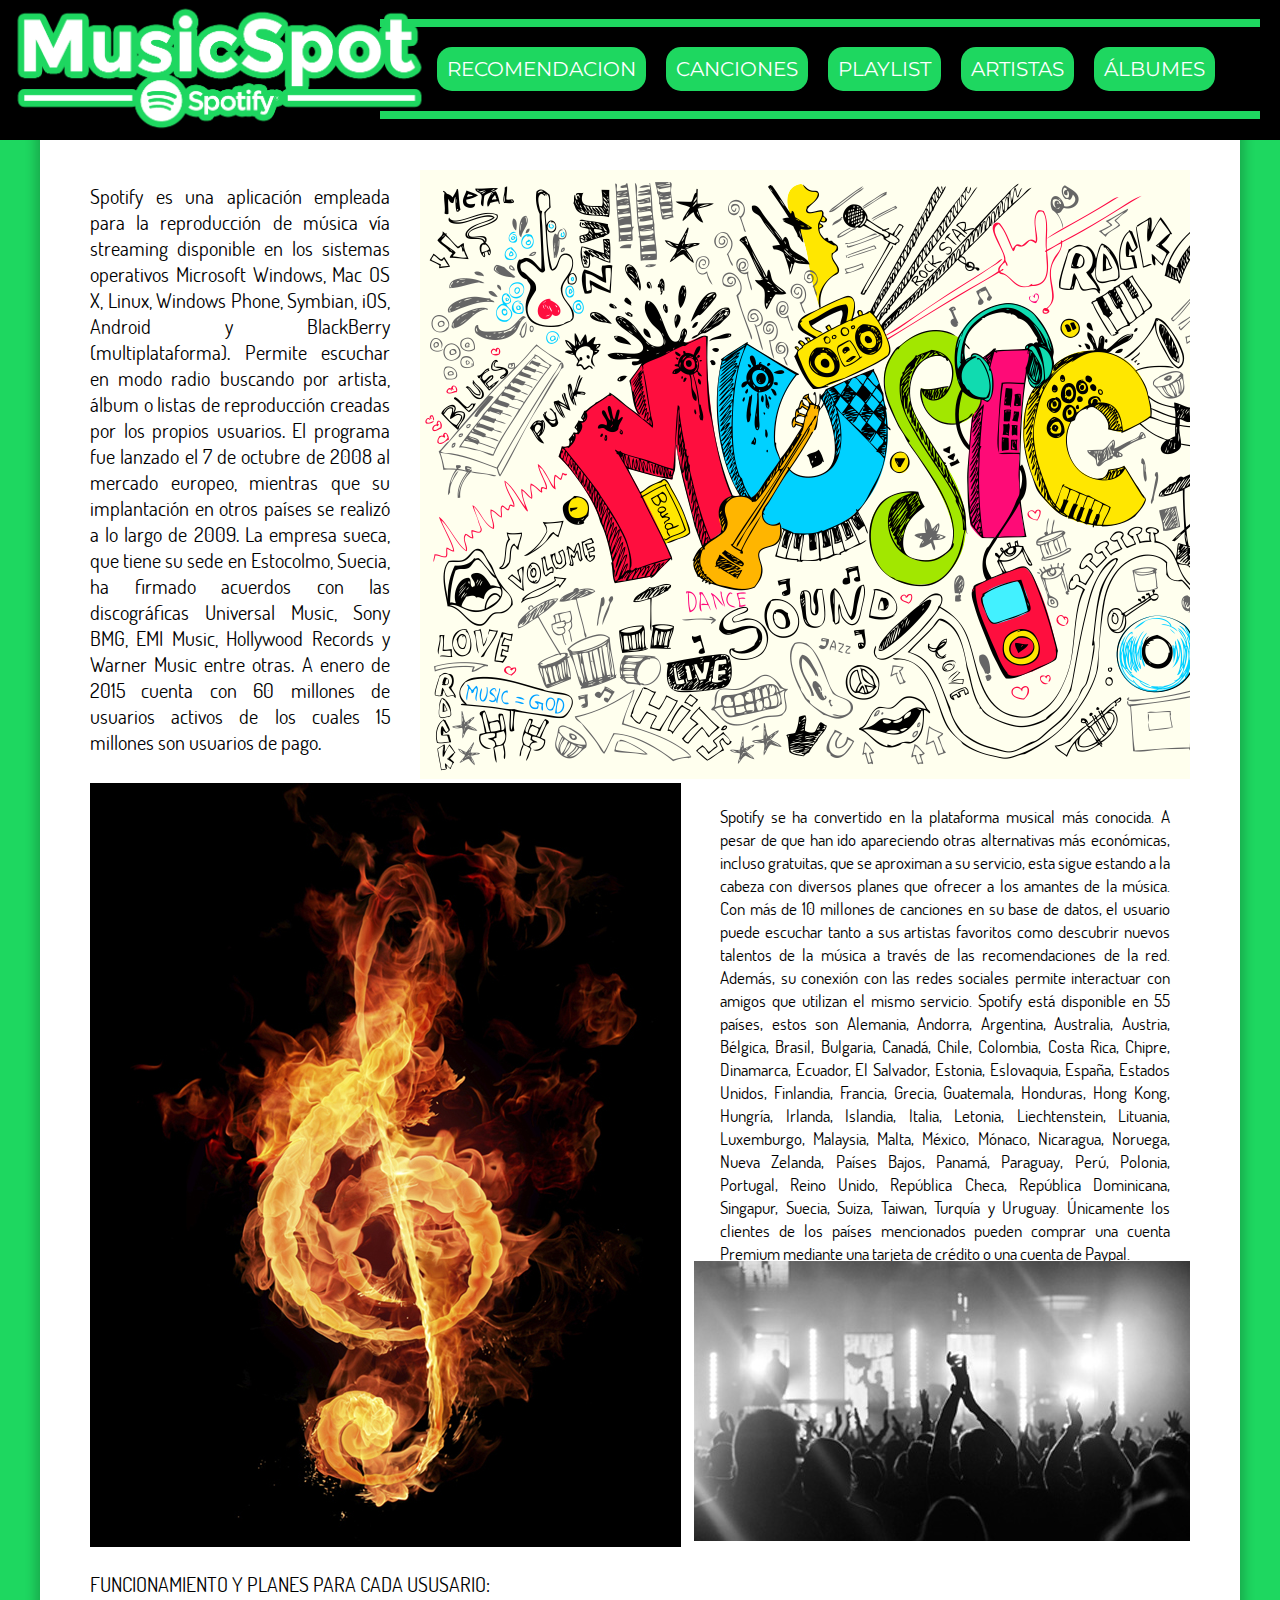
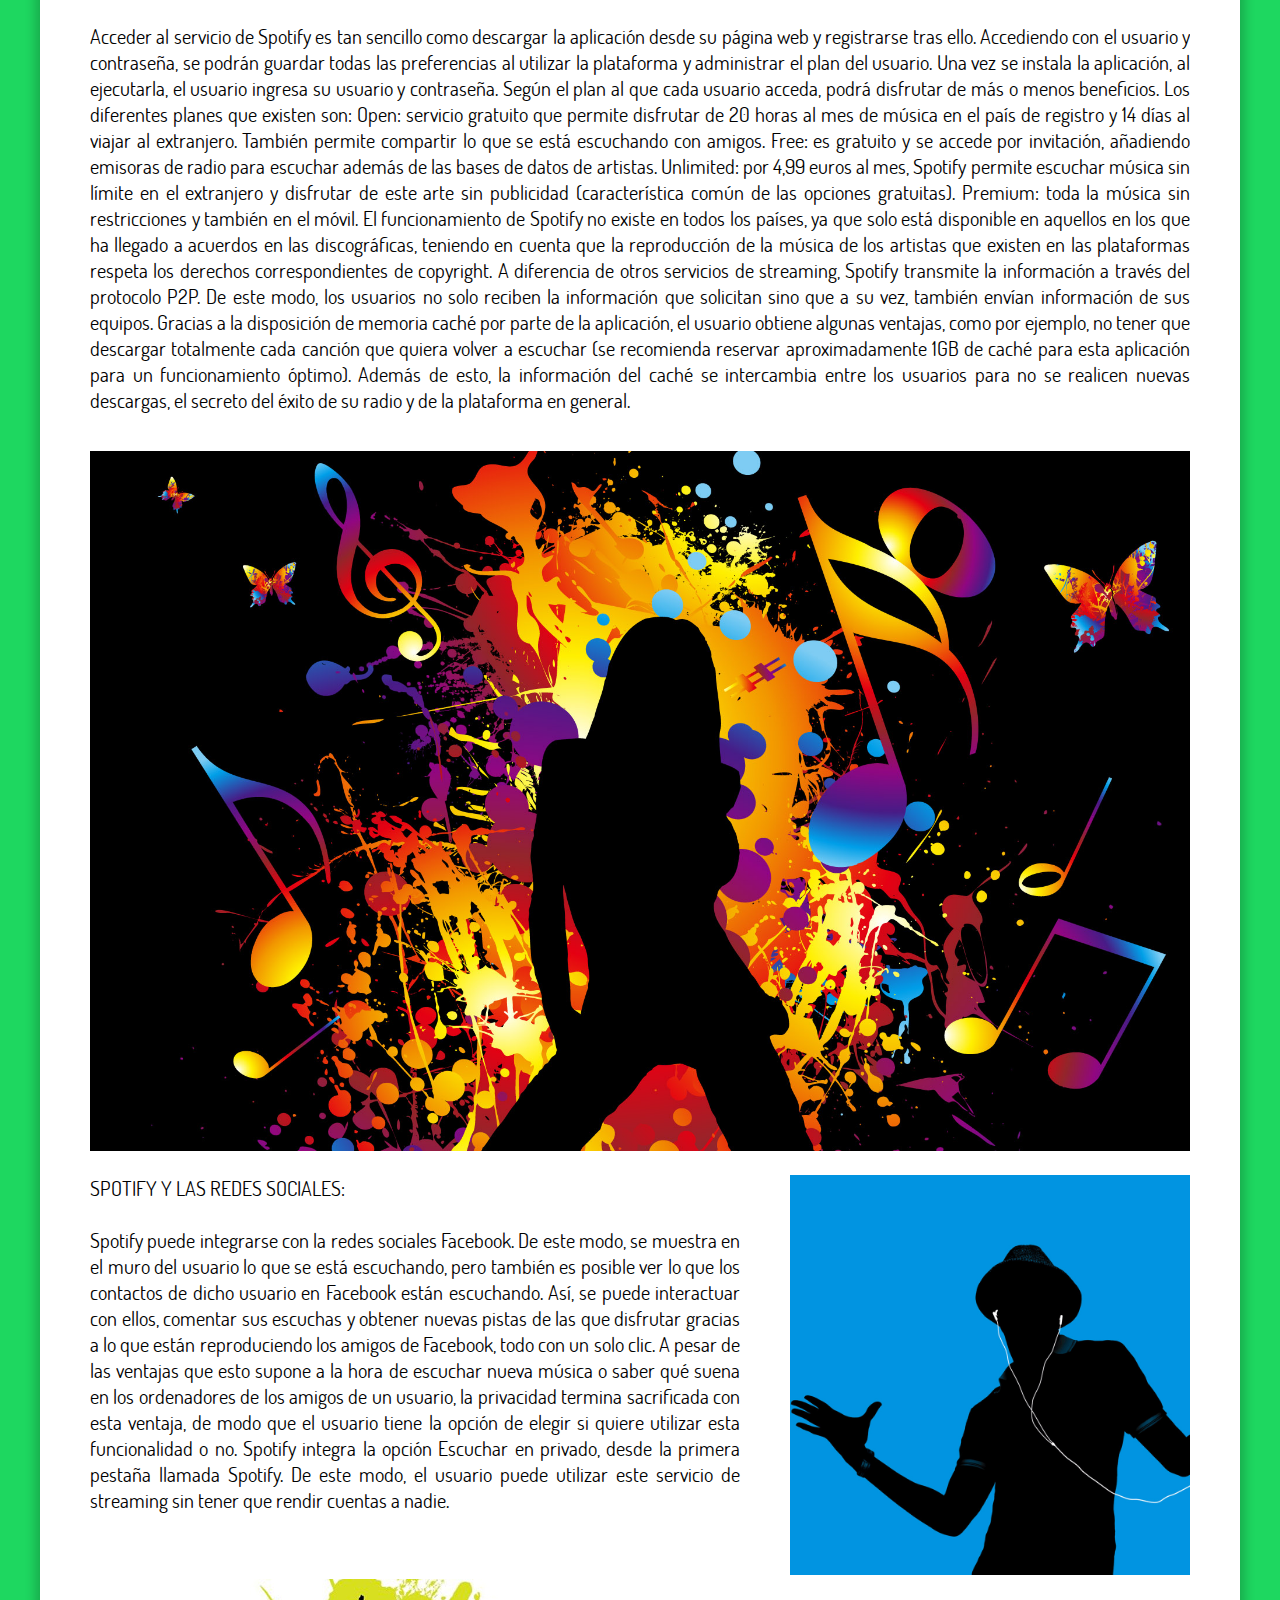
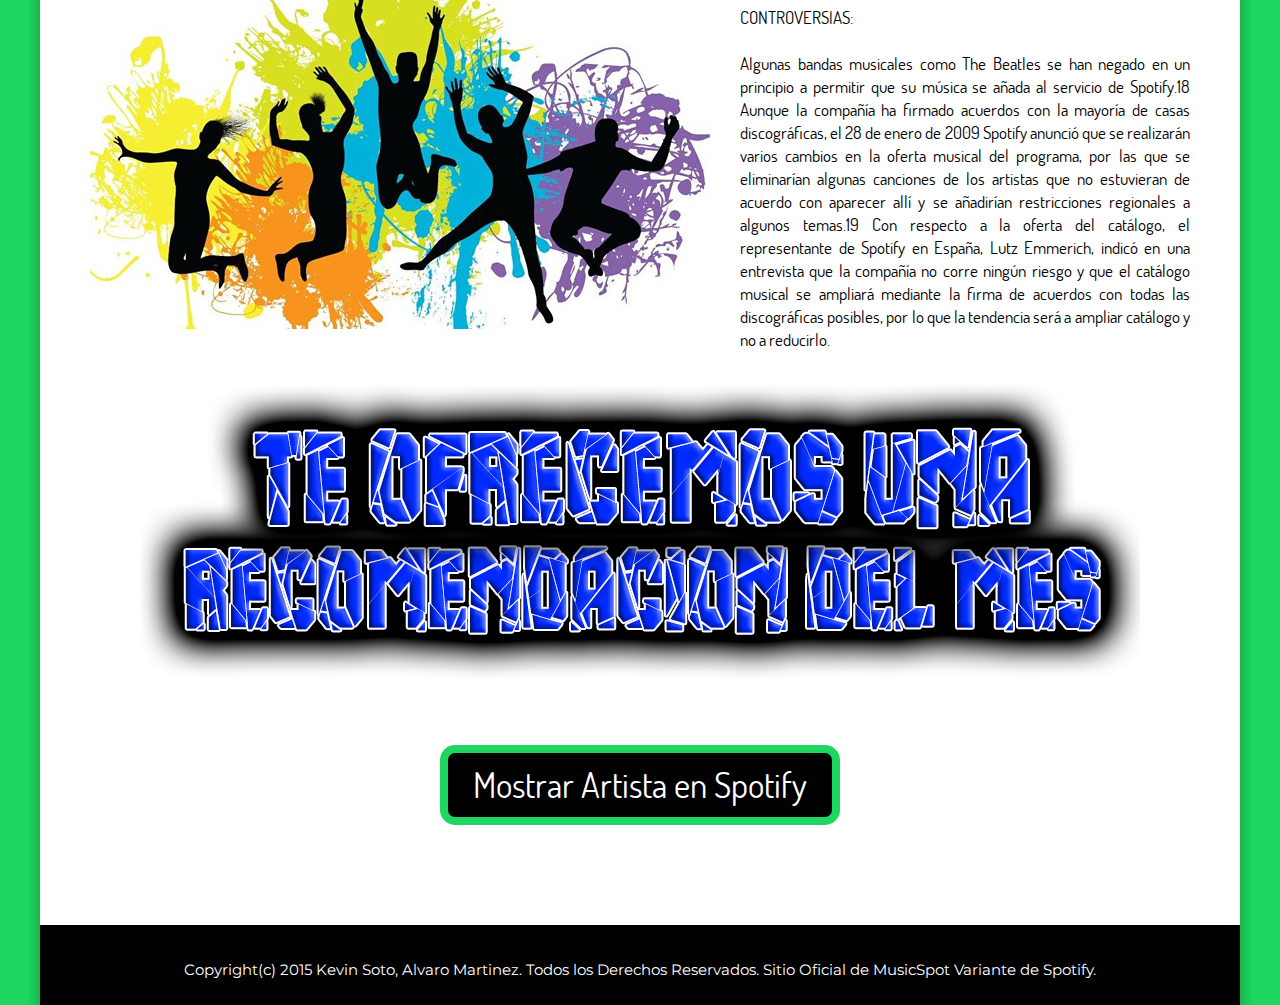
==== index.html @ 30de751a "Correción Wow" ====
<!DOCTYPE html>
<html>
<head>
  <meta charset="utf-8" />
  <title>MusicSpot</title>
  <link rel="stylesheet" href="css/dosis.css" />
  <link rel="stylesheet" href="css/style.css" />
  <link rel="stylesheet" href="css/animate.css">
  <link href='http://fonts.googleapis.com/css?family=Montserrat:700,400' rel='stylesheet' type='text/css'>
</head>
<body>
  <header>
    <div id="logo">
      <a href="Index.html">
        <img class="wow flip" id="logo1"src="IMG/LogoPrincipal2.png"/>
      </a>
    </div><!-- logo -->
    <nav class="wow fadeInRightBig" id="nav1">
      <ul>
        <li><a href="#img7">Recomendacion</a></li>
        <li><a href="canciones.html">Canciones</a></li>
        <li><a href="playlist.html">Playlist</a></li>
        <li><a href="artistas.html">Artistas</a></li>
        <li><a href="albumes.html">Álbumes</a></li>
      </ul>
    </nav>
  </header>
  <div id="wrapper">
    <section id="page">
      <img class="wow rubberBand" id="img1" src="IMG/music.png"/>
      <div class="wow rubberBand" id="div1">
        <p>
          Spotify es una aplicación empleada para la reproducción de música vía streaming disponible en los sistemas operativos Microsoft Windows, Mac OS X, Linux, Windows Phone, Symbian, iOS, Android y BlackBerry (multiplataforma). Permite escuchar en modo radio buscando por artista, álbum o listas
          de reproducción creadas por los propios usuarios. El programa fue lanzado el 7 de octubre de 2008 al mercado europeo, mientras que su implantación en otros países se realizó a lo largo de 2009.
          La empresa sueca, que tiene su sede en Estocolmo, Suecia, ha firmado acuerdos con las discográficas Universal Music, Sony BMG, EMI Music, Hollywood Records y Warner Music entre otras. A enero de 2015 cuenta con 60 millones de usuarios activos de los cuales 15 millones son usuarios de pago.
        </p>
      </div>
      <img class="wow fadeInLeftBig" id="img3" src="IMG/1002682.jpg"/>
      <div class="wow fadeInRightBig" id="div2">
        <p>
          Spotify se ha convertido en la plataforma musical más conocida. A pesar de que han ido apareciendo otras alternativas más económicas, incluso gratuitas, que se aproximan a su servicio, esta sigue estando a la cabeza con diversos planes que ofrecer a los amantes de la música.
          Con más de 10 millones de canciones en su base de datos, el usuario puede escuchar tanto a sus artistas favoritos como descubrir nuevos talentos de la música a través de las recomendaciones de la red.
          Además, su conexión con las redes sociales permite interactuar con amigos que utilizan el mismo servicio.
          Spotify está disponible en 55 países, estos son Alemania, Andorra, Argentina, Australia, Austria, Bélgica, Brasil, Bulgaria, Canadá, Chile, Colombia, Costa Rica, Chipre, Dinamarca, Ecuador, El Salvador, Estonia, Eslovaquia, España, Estados Unidos, Finlandia, Francia, Grecia, Guatemala,
          Honduras, Hong Kong, Hungría, Irlanda, Islandia, Italia, Letonia, Liechtenstein, Lituania, Luxemburgo, Malaysia, Malta, México, Mónaco, Nicaragua, Noruega, Nueva Zelanda, Países Bajos, Panamá, Paraguay, Perú, Polonia, Portugal, Reino Unido, República Checa, República Dominicana, Singapur,
          Suecia, Suiza, Taiwan, Turquía y Uruguay. Únicamente los clientes de los países mencionados pueden comprar una cuenta Premium mediante una tarjeta de crédito o una cuenta de Paypal.
        </p>
      </div>
      <img class="wow fadeInRightBig" id="img2" src="IMG/Live-music-taskforce.jpg"/>
      <div class="wow fadeInLeftBig" id="div3">
        <p>
          FUNCIONAMIENTO Y PLANES PARA CADA USUSARIO: <br/><br/>

          Acceder al servicio de Spotify es tan sencillo como descargar la aplicación desde su página web y registrarse tras ello. Accediendo con el usuario y contraseña, se podrán guardar todas las preferencias al utilizar la plataforma y administrar el plan del usuario.
          Una vez se instala la aplicación, al ejecutarla, el usuario ingresa su usuario y contraseña. Según el plan al que cada usuario acceda, podrá disfrutar de más o menos beneficios. Los diferentes planes que existen son:
          Open: servicio gratuito que permite disfrutar de 20 horas al mes de música en el país de registro y 14 días al viajar al extranjero. También permite compartir lo que se está escuchando con amigos.
          Free: es gratuito y se accede por invitación, añadiendo emisoras de radio para escuchar además de las bases de datos de artistas.
          Unlimited: por 4,99 euros al mes, Spotify permite escuchar música sin límite en el extranjero y disfrutar de este arte sin publicidad (característica común de las opciones gratuitas).
          Premium: toda la música sin restricciones y también en el móvil.
          El funcionamiento de Spotify no existe en todos los países, ya que solo está disponible en aquellos en los que ha llegado a acuerdos en las discográficas, teniendo en cuenta que la reproducción de la música de los artistas que existen en las plataformas respeta los derechos correspondientes de copyright.
          A diferencia de otros servicios de streaming, Spotify transmite la información a través del protocolo P2P. De este modo, los usuarios no solo reciben la información que solicitan sino que a su vez, también envían información de sus equipos. Gracias a la disposición de memoria caché por parte de la aplicación, el usuario obtiene algunas ventajas, como por ejemplo, no tener que descargar totalmente cada canción que quiera volver a escuchar (se recomienda reservar aproximadamente 1GB de caché para esta aplicación para un funcionamiento óptimo). Además de esto, la información del caché se intercambia entre los usuarios para no se realicen nuevas descargas, el secreto del éxito de su radio y de la plataforma en general.
        </p>
      </div>
      <img class="wow fadeInRightBig" id="img4" src="IMG/music-competition.jpg"/>
      <div class="wow fadeInLeftBig" id="div4">
        <p>
          SPOTIFY Y LAS REDES SOCIALES:<br/><br/>

          Spotify puede integrarse con la redes sociales Facebook. De este modo, se muestra en el muro del usuario lo que se está escuchando, pero también es posible ver lo que los contactos de dicho usuario en Facebook están escuchando. Así, se puede interactuar con ellos, comentar sus escuchas y obtener nuevas pistas de las que disfrutar gracias a lo que están reproduciendo los amigos de Facebook, todo con un solo clic.
          A pesar de las ventajas que esto supone a la hora de escuchar nueva música o saber qué suena en los ordenadores de los amigos de un usuario, la privacidad termina sacrificada con esta ventaja, de modo que el usuario tiene la opción de elegir si quiere utilizar esta funcionalidad o no.
          Spotify integra la opción Escuchar en privado, desde la primera pestaña llamada Spotify. De este modo, el usuario puede utilizar este servicio de streaming sin tener que rendir cuentas a nadie.
        </p>
      </div>
      <img class="wow fadeInRightBig" id="img5" src="IMG/online-music.jpg"/>
      <img class="wow fadeInLeftBig"id="img6" src="IMG/youthDev.jpg"/>
      <div class="wow fadeInRightBig" id="div5">
        <p>
          CONTROVERSIAS:<br/><br/>

          Algunas bandas musicales como The Beatles se han negado en un principio a permitir que su música se añada al servicio de Spotify.18 Aunque la compañía ha firmado acuerdos con la mayoría de casas discográficas, el 28 de enero de 2009 Spotify anunció que se realizarán varios cambios en la oferta musical del programa, por las que se eliminarían algunas canciones de los artistas que no estuvieran de acuerdo con aparecer allí y se añadirían restricciones regionales a algunos temas.19
          Con respecto a la oferta del catálogo, el representante de Spotify en España, Lutz Emmerich, indicó en una entrevista que la compañía no corre ningún riesgo y que el catálogo musical se ampliará mediante la firma de acuerdos con todas las discográficas posibles, por lo que la tendencia será a ampliar catálogo y no a reducirlo.
        </p>
      </div>
      <img class="wow flipInY" id="img7" src="IMG/tituloP2.png"/>

      <article class="ajuste" id="main">
        <button class="wow rubberBand" id="infoartista">Mostrar Artista en Spotify</button>
      </article><!-- main -->

    </section><!-- page -->
    <footer class="wow flash">
      <p>
        Copyright(c) 2015 Kevin Soto, Alvaro Martinez. Todos los Derechos Reservados.
        Sitio Oficial de MusicSpot Variante de Spotify.
      </p>
    </footer>
  </div><!-- wrapper -->
  <script src="js/jquery-2.1.4.min.js"></script>
  <script src="js/main.js"></script>
  <script src="js/wow.min.js"></script>
  <script>
   new Wow().init();
  </script>
</body>
</html>
---- css/dosis.css ----
/* latin */
@font-face {
  font-family: 'Dosis';
  font-style: normal;
  font-weight: 200;
  src: local('Dosis Extra Light'), local('Dosis-Extra-Light'),
       url(../FONTS/dosis/Dosis-ExtraLight.ttf) format('truetype');
  unicode-range: U+0000-00FF, U+0131, U+0152-0153, U+02C6, U+02DA, U+02DC,
                 U+2000-206F, U+2074, U+20AC, U+2212, U+2215, U+E0FF, U+EFFD,
                 U+F000;
}

/* latin */
@font-face {
  font-family: 'Dosis';
  font-style: normal;
  font-weight: 300;
  src: local('Dosis Light'), local('Dosis-Light'),
       url(../FONTS/dosis/Dosis-Light.ttf) format('truetype');
  unicode-range: U+0000-00FF, U+0131, U+0152-0153, U+02C6, U+02DA, U+02DC,
                 U+2000-206F, U+2074, U+20AC, U+2212, U+2215, U+E0FF, U+EFFD,
                 U+F000;
}

/* latin */
@font-face {
  font-family: 'Dosis';
  font-style: normal;
  font-weight: 400;
  src: local('Dosis Regular'), local('Dosis-Regular'),
       url(../FONTS/dosis/Dosis-Regular.ttf) format('truetype');
  unicode-range: U+0000-00FF, U+0131, U+0152-0153, U+02C6, U+02DA, U+02DC,
                 U+2000-206F, U+2074, U+20AC, U+2212, U+2215, U+E0FF, U+EFFD,
                 U+F000;
}

/* latin */
@font-face {
  font-family: 'Dosis';
  font-style: normal;
  font-weight: 500;
  src: local('Dosis Medium'), local('Dosis-Medium'),
       url(../FONTS/dosis/Dosis-Medium.ttf) format('truetype');
  unicode-range: U+0000-00FF, U+0131, U+0152-0153, U+02C6, U+02DA, U+02DC,
                 U+2000-206F, U+2074, U+20AC, U+2212, U+2215, U+E0FF, U+EFFD,
                 U+F000;
}

/* latin */
@font-face {
  font-family: 'Dosis';
  font-style: normal;
  font-weight: 600;
  src: local('Dosis SemiBold'), local('Dosis-SemiBold'),
       url(../FONTS/dosis/Dosis-SemiBold.ttf) format('truetype');
  unicode-range: U+0000-00FF, U+0131, U+0152-0153, U+02C6, U+02DA, U+02DC,
                 U+2000-206F, U+2074, U+20AC, U+2212, U+2215, U+E0FF, U+EFFD,
                 U+F000;
}

/* latin */
@font-face {
  font-family: 'Dosis';
  font-style: normal;
  font-weight: 700;
  src: local('Dosis Bold'), local('Dosis-Bold'),
       url(../FONTS/dosis/Dosis-Bold.ttf) format('truetype');
  unicode-range: U+0000-00FF, U+0131, U+0152-0153, U+02C6, U+02DA, U+02DC,
                 U+2000-206F, U+2074, U+20AC, U+2212, U+2215, U+E0FF, U+EFFD,
                 U+F000;
}

/* latin */
@font-face {
  font-family: 'Dosis';
  font-style: normal;
  font-weight: 800;
  src: local('Dosis Extra Bold'), local('Dosis-Extra-Bold'),
       url(../FONTS/dosis/Dosis-ExtraBold.ttf) format('truetype');
  unicode-range: U+0000-00FF, U+0131, U+0152-0153, U+02C6, U+02DA, U+02DC,
                 U+2000-206F, U+2074, U+20AC, U+2212, U+2215, U+E0FF, U+EFFD,
                 U+F000;
}
---- css/style.css ----
html, body {
  height: 100%;
}

body {
  background-color: rgb(30,215,96);
  margin: 0;
  padding: 0;
  font-family: 'Montserrat', sans-serif;
  font-size: 15px;
  color: black;
}

#wrapper {
  width: 1200px;
  background-color: #FFF;
  margin: 120px auto 0px auto;
  box-shadow: 0 0 10px 5px rgba(0, 0, 0, 0.2);
}

header {
  height: 150px;
  width: 100%;
  background-color: black;
  position: fixed;
  margin-top: -130px;
  margin-left: 0px;
  margin-right: 0px;
}

nav {
  float: right;
  margin-top: -125px;
  margin-left: -10px;
  width: 880px;
  border-top: 8px solid rgb(30,215,96);
  border-bottom: 8px solid rgb(30,215,96);
  margin-right: 20px;
}

nav ul {
  float: right;
  margin: 30px 45px 30px 0;
  padding: 0px;
  list-style: none;
  line-height: normal;
}

nav li {
  float: left;
}

nav a {
  margin-left: 20px;
  padding: 10px;
  text-decoration: none;
  text-align: center;
  font-size: 20px;
  text-transform: uppercase;
  color: white;
  border-radius: 15px 15px;
  background-color: rgb(30,215,96);
}

nav a:hover {
  border: 8px solid white;
}

#page {
  overflow: hidden;
  width: 1100px;
  margin: 0 50px;
  padding: 50px 0;
}

#main {
  float: left;
  width: 750px;
}

#main p {
  font-size: 20px;
  text-align: justify;
}

#logo img {
  margin-top: 0px;
  height: 150px;
  margin-left: -15px;
}

#logo {
  width: 100px;
}

#img1 {
  margin-left: 330px;
}

#div1 {
  float: left;
  width: 300px;
  height: 80px;
  text-align: justify;
  font-family: 'Dosis';
  font-size: 20px;
  margin-top: -620px;
}

#div2 {
  float: right;
  width: 450px;
  height: 80px;
  text-align: justify;
  font-family: 'Dosis';
  font-size: 17px;
  margin-top: 5px;
  margin-right: 20px;
}

#img2 {
  float: right;
  margin-left: 300px;
  margin-top: -290px;
}

#img4 {
  height: 700px;
  margin-top: 180px;
}

#div3 {
  width: 1100px;
  height: 300px;
  text-align: justify;
  font-family: 'Dosis';
  font-size: 20px;
}

#img5 {
  height: 400px;
  margin-left: 700px;
  margin-top: -300px;
}

#div4 {
  width: 650px;
  height: 300px;
  text-align: justify;
  font-family: 'Dosis';
  font-size: 20px;
}

#div5 {
  float: right;
  width: 450px;
  height: 400px;
  text-align: justify;
  font-family: 'Dosis';
  font-size: 17px;
  margin-top: 10px;
}

#img7 {
  height: 400px;
  margin-left: 50px;
  margin-top: -10px;
}

footer {
  width: 1200px;
  margin: 0;
  height: 20px;
  padding: 20px 0 40px;
  background-color: black;
  color: white;
}

footer p {
  text-align: center;
  font-size: 15px;
  font-family: 'Montserrat', sans-serif;
}

.buscados {
  background-color:rgb(30,215,96);
  border-radius: 15px 15px;
  color: white;
  width:200px;
  margin:5px auto;
}

.buscados img{
  border-radius: 15px 15px;
  height:200px;
}

#busq {
  margin-bottom: 20px;
}

article{
  margin:auto;
}

.buscados2{
  background-color: rgb(30,215,96);
  border-radius: 5px 5px;
  color: white;
  width: 200px;
  margin: 5px auto;
}

.imgcabecera{
  width:1100px;
  height:300px;
}

.buscadosart{
  background-color: rgb(30,215,96);
  border-radius: 5px 5px;
  color: white;
  width:800px;
  margin:5px auto;
}

#infoartista {
  width: 400px;
  height: 80px;
  background-color: black;
  color: white;
  font-family: 'Dosis';
  font-size: 35px;
  border-radius: 15px 15px;
  border: 8px solid rgb(30,215,96);
  margin-bottom: 50px;
  margin-top: -40px;
  margin-left: 100px;
}

article.ajuste {
  padding-left: 250px;
}
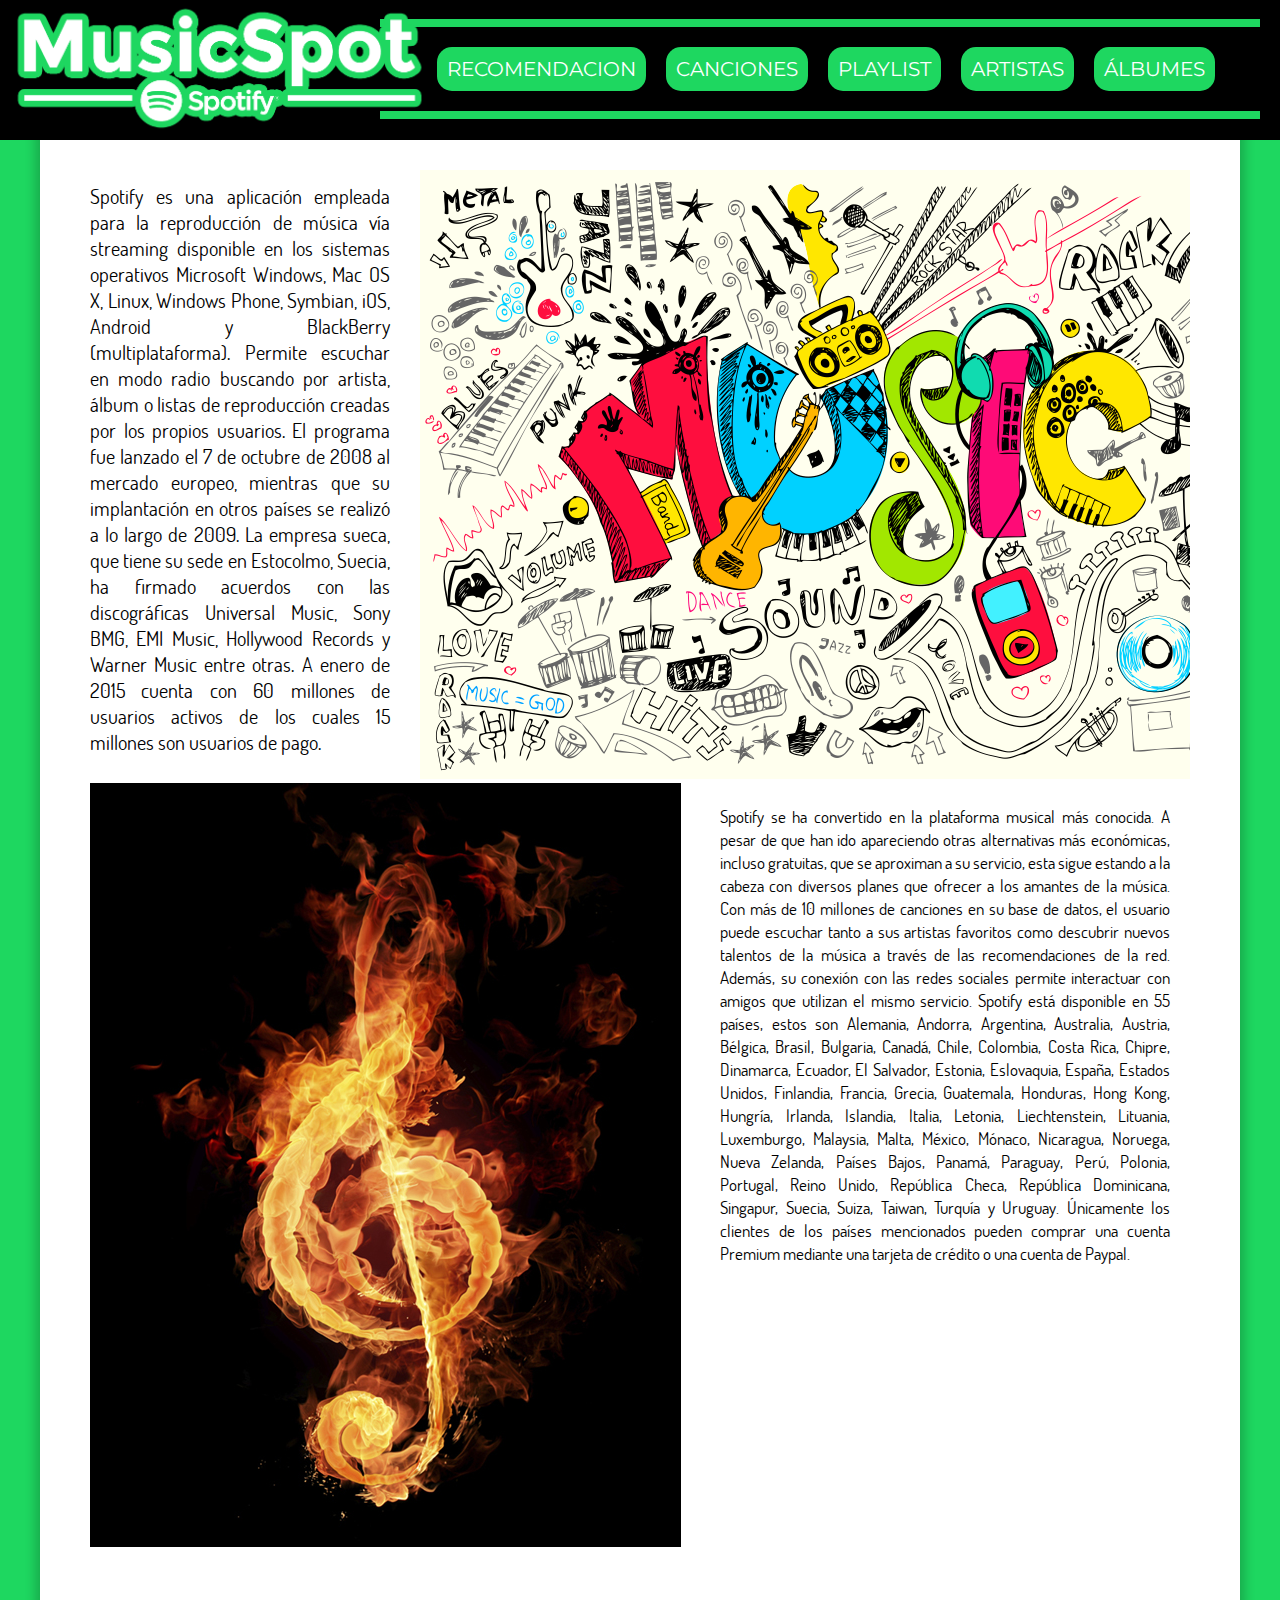
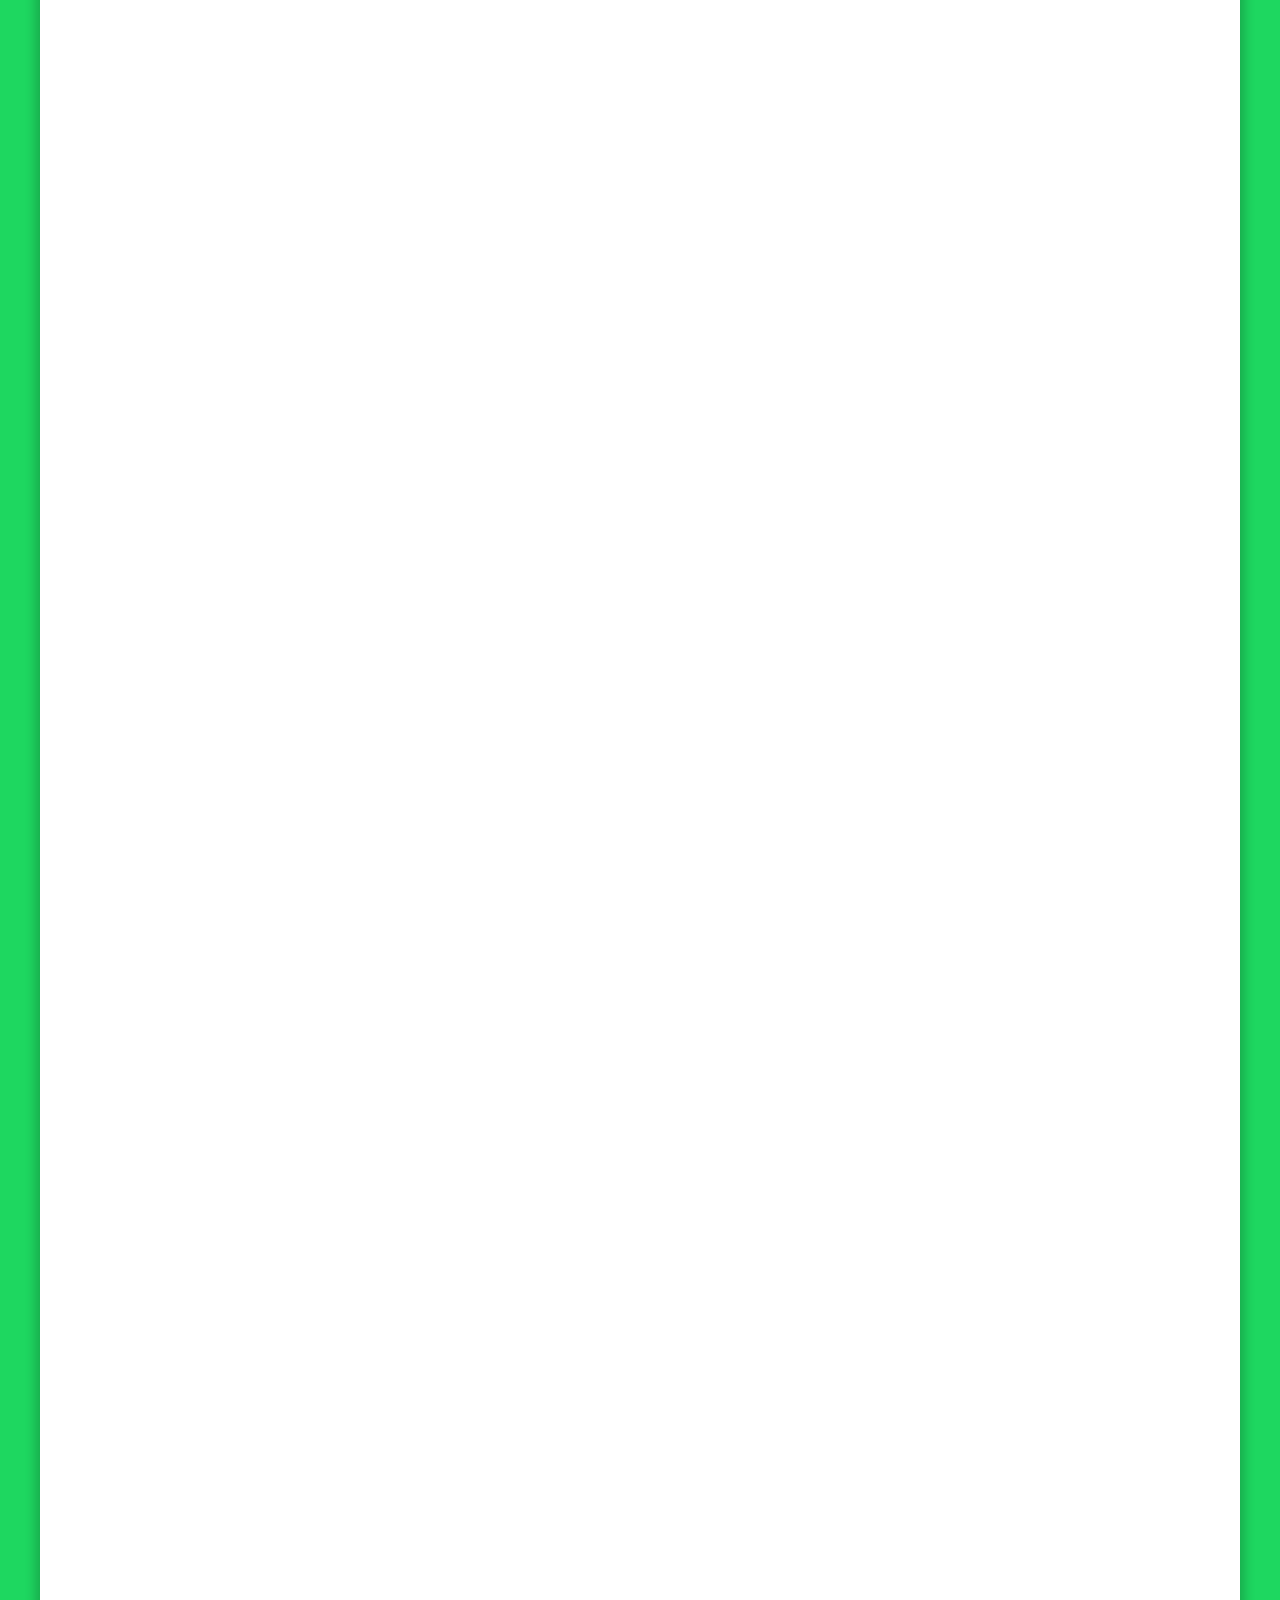
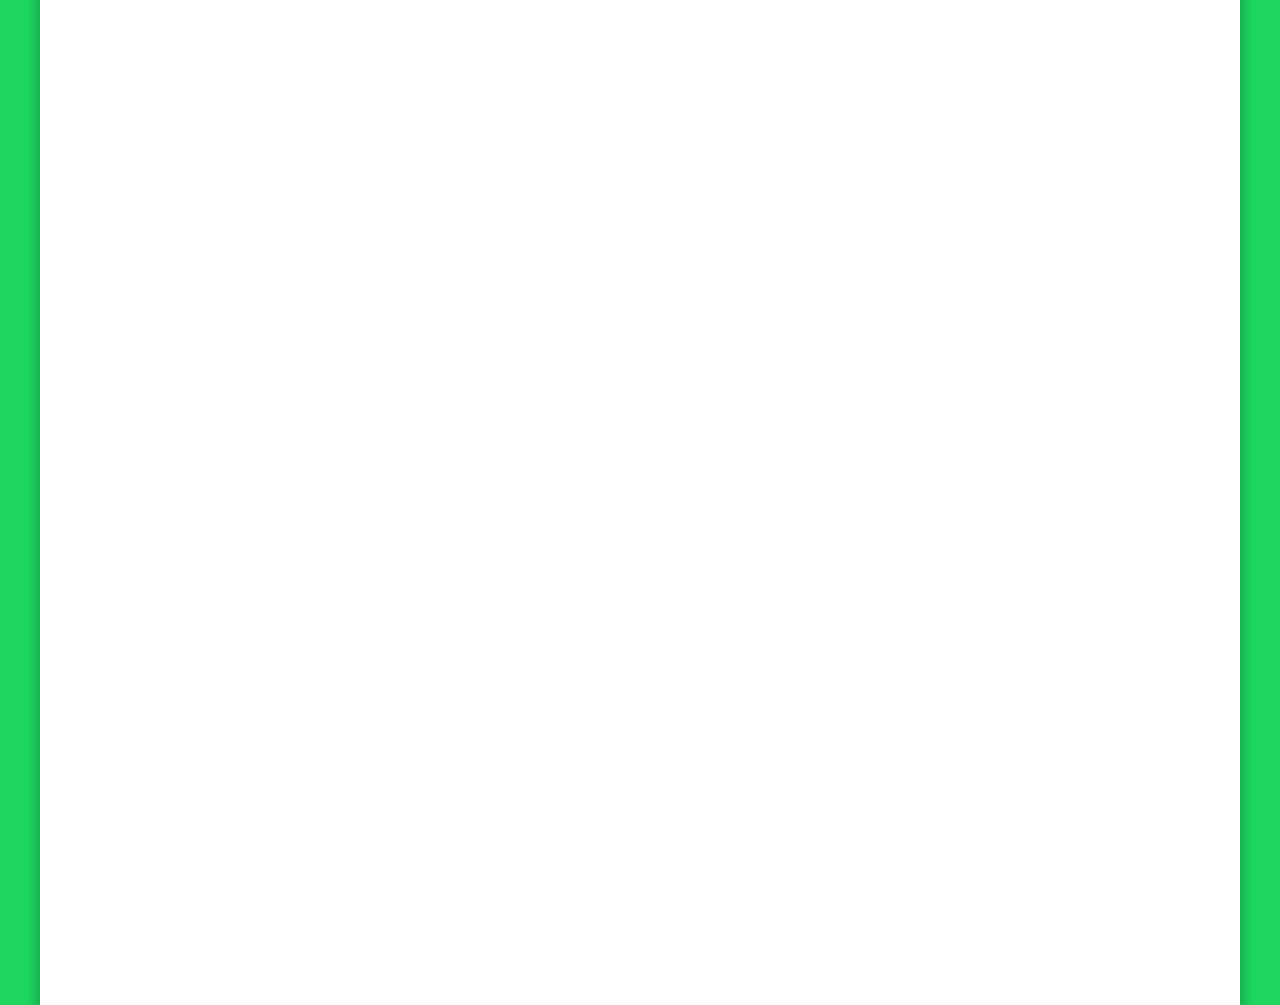
==== commit 23b79861: "Prueba inicialización WOW!" ====
--- a/index.html
+++ b/index.html
@@ -99,7 +99,7 @@
   <script src="js/main.js"></script>
   <script src="js/wow.min.js"></script>
   <script>
-   new Wow().init();
+   new WOW().init();
   </script>
 </body>
 </html>
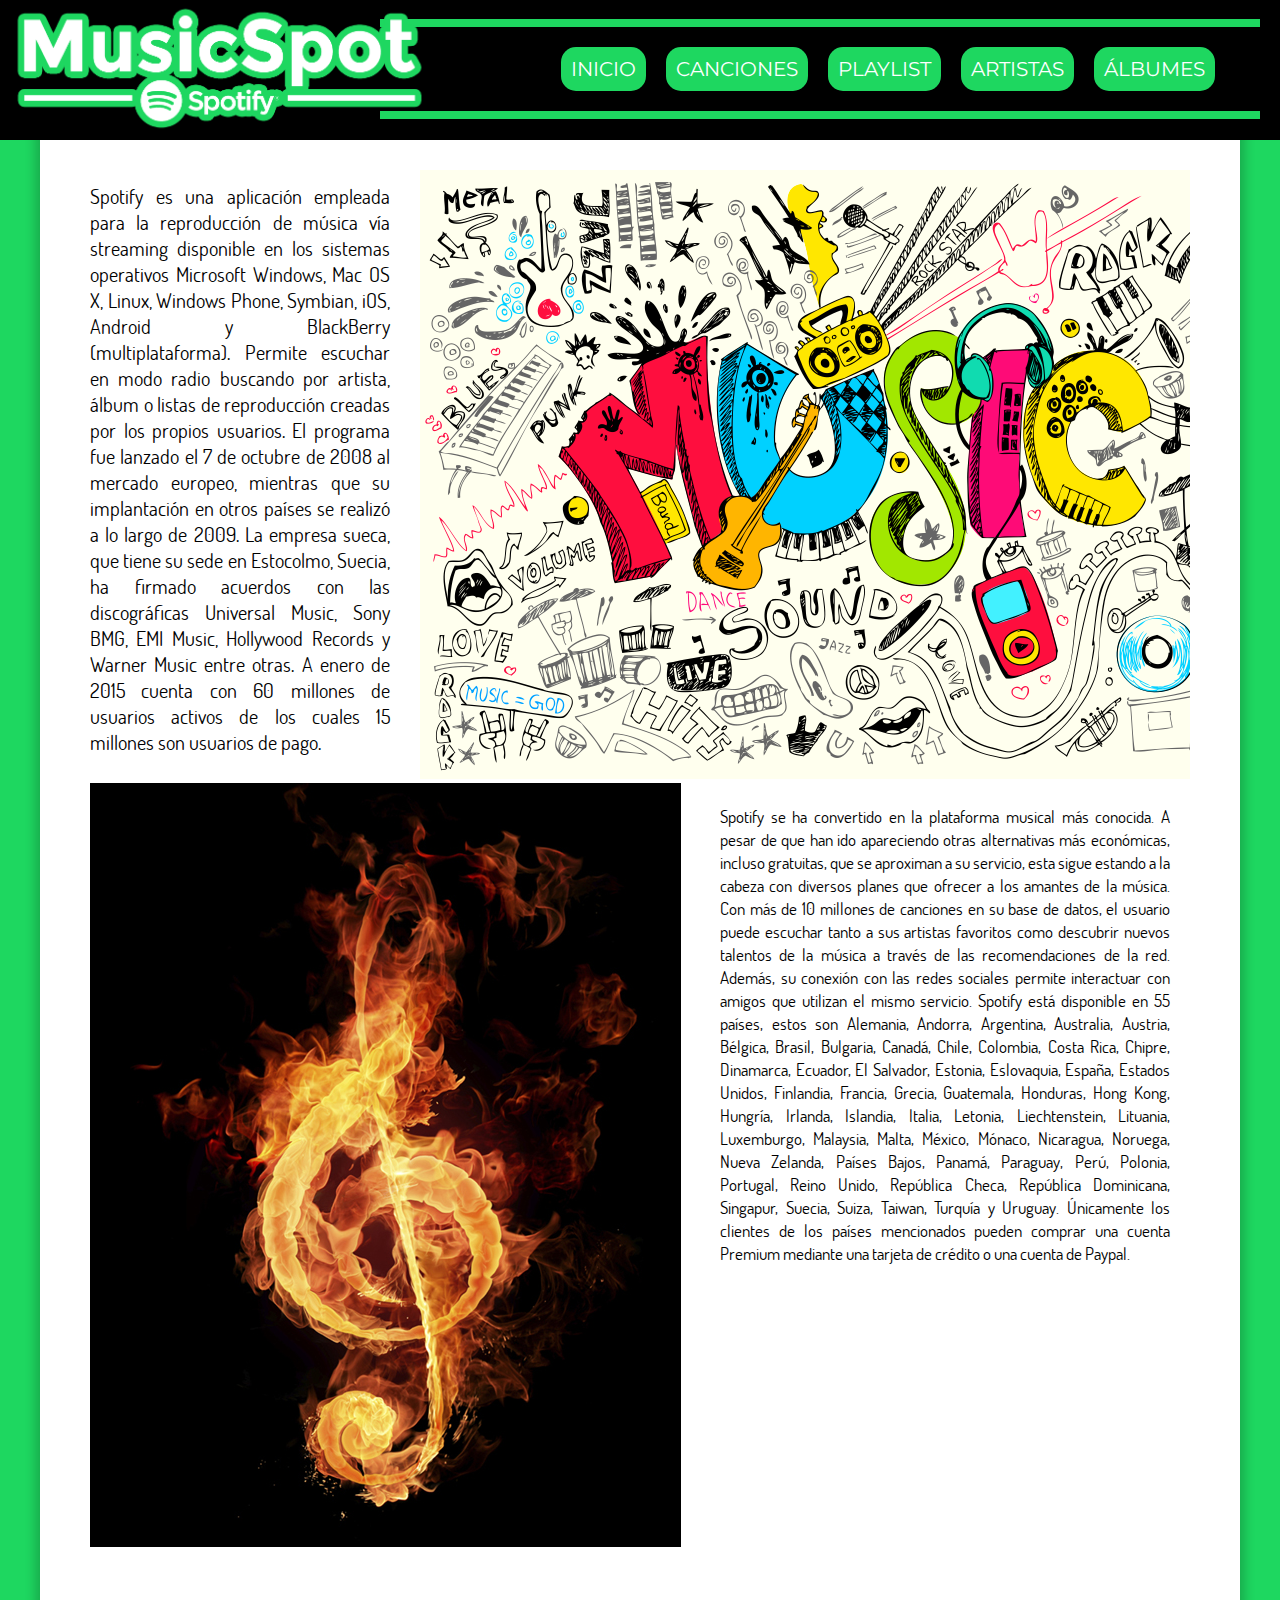
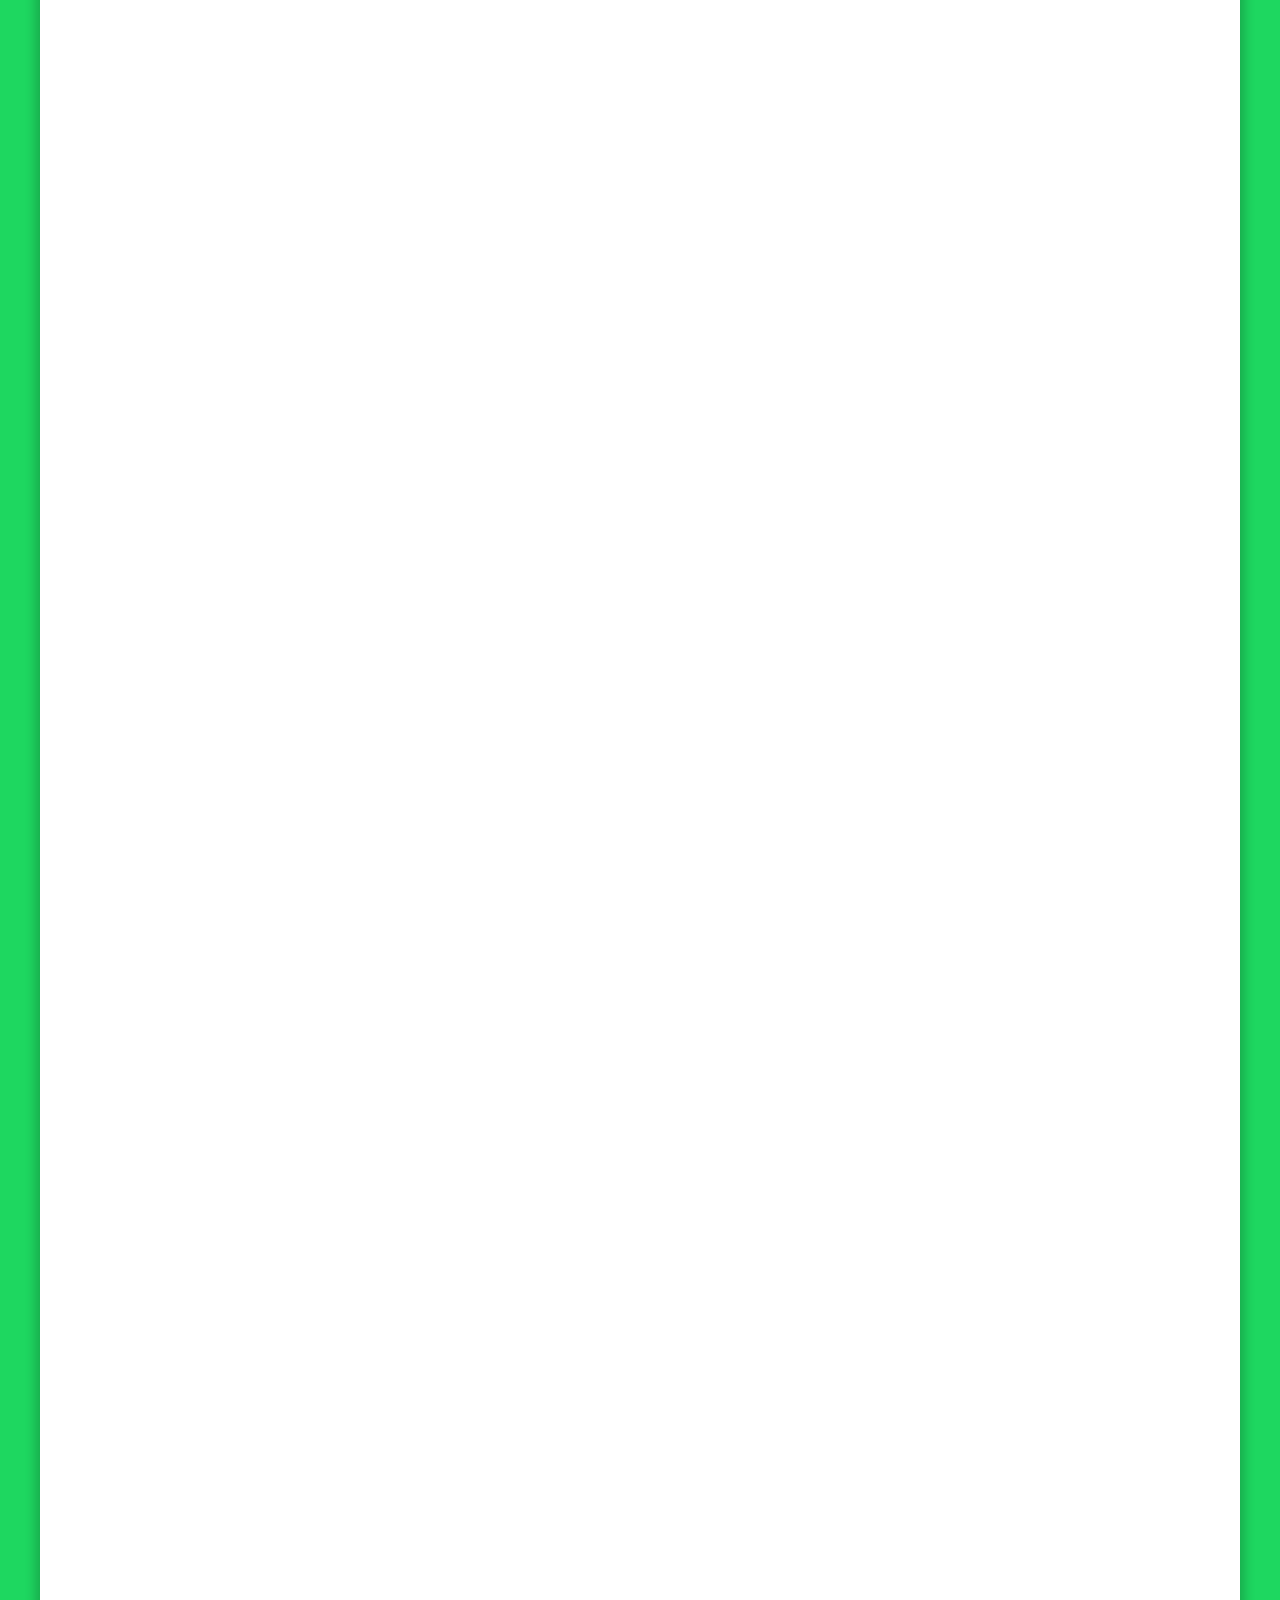
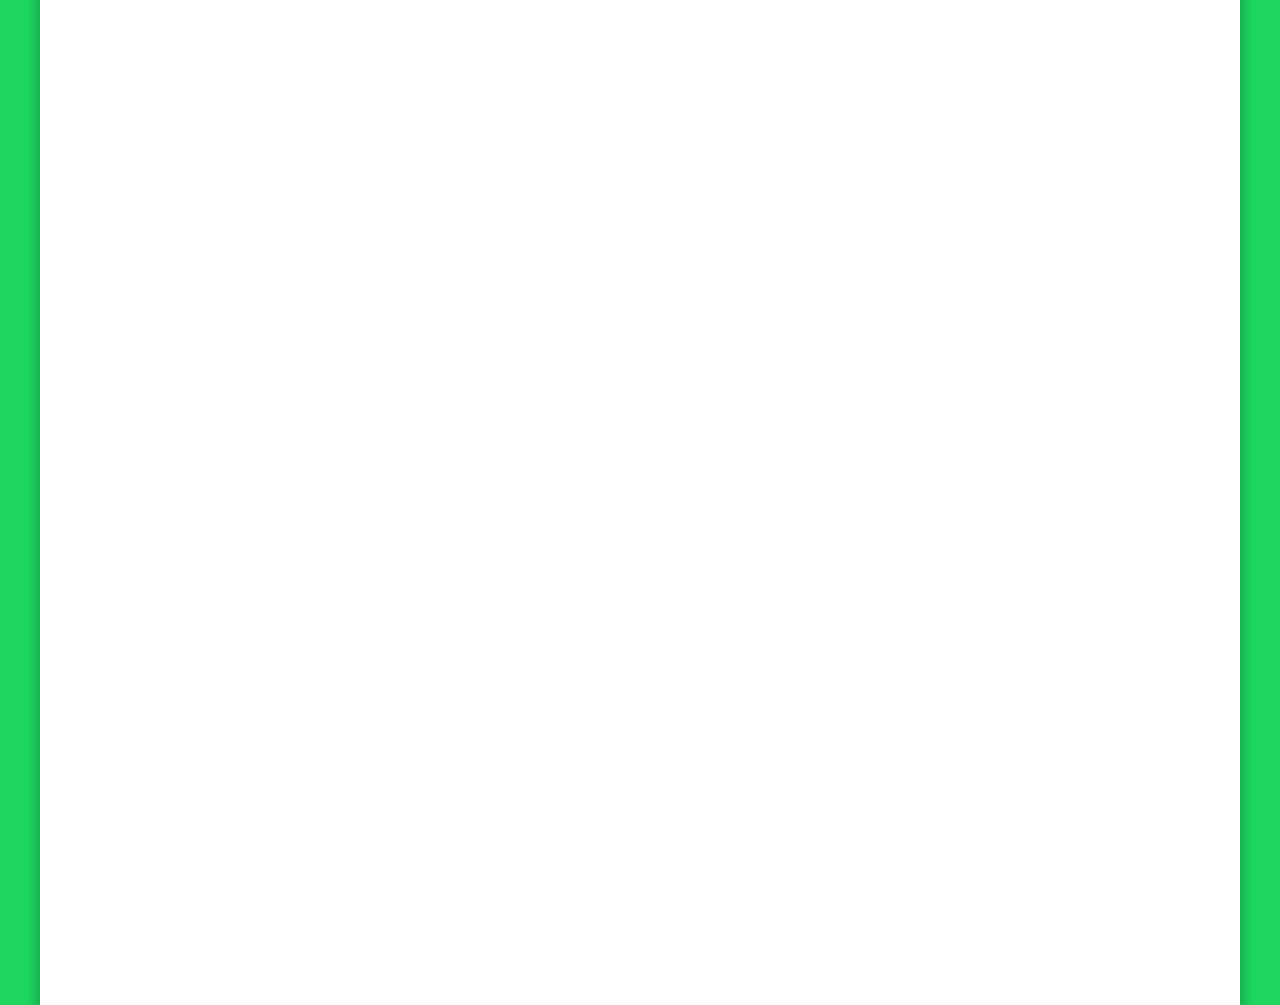
==== commit 129e42d6: "Edición Recomendación" ====
--- a/index.html
+++ b/index.html
@@ -11,13 +11,13 @@
 <body>
   <header>
     <div id="logo">
-      <a href="Index.html">
+      <a href="index.html">
         <img class="wow flip" id="logo1"src="IMG/LogoPrincipal2.png"/>
       </a>
     </div><!-- logo -->
     <nav class="wow fadeInRightBig" id="nav1">
       <ul>
-        <li><a href="#img7">Recomendacion</a></li>
+        <li><a href="#img7">Inicio</a></li>
         <li><a href="canciones.html">Canciones</a></li>
         <li><a href="playlist.html">Playlist</a></li>
         <li><a href="artistas.html">Artistas</a></li>
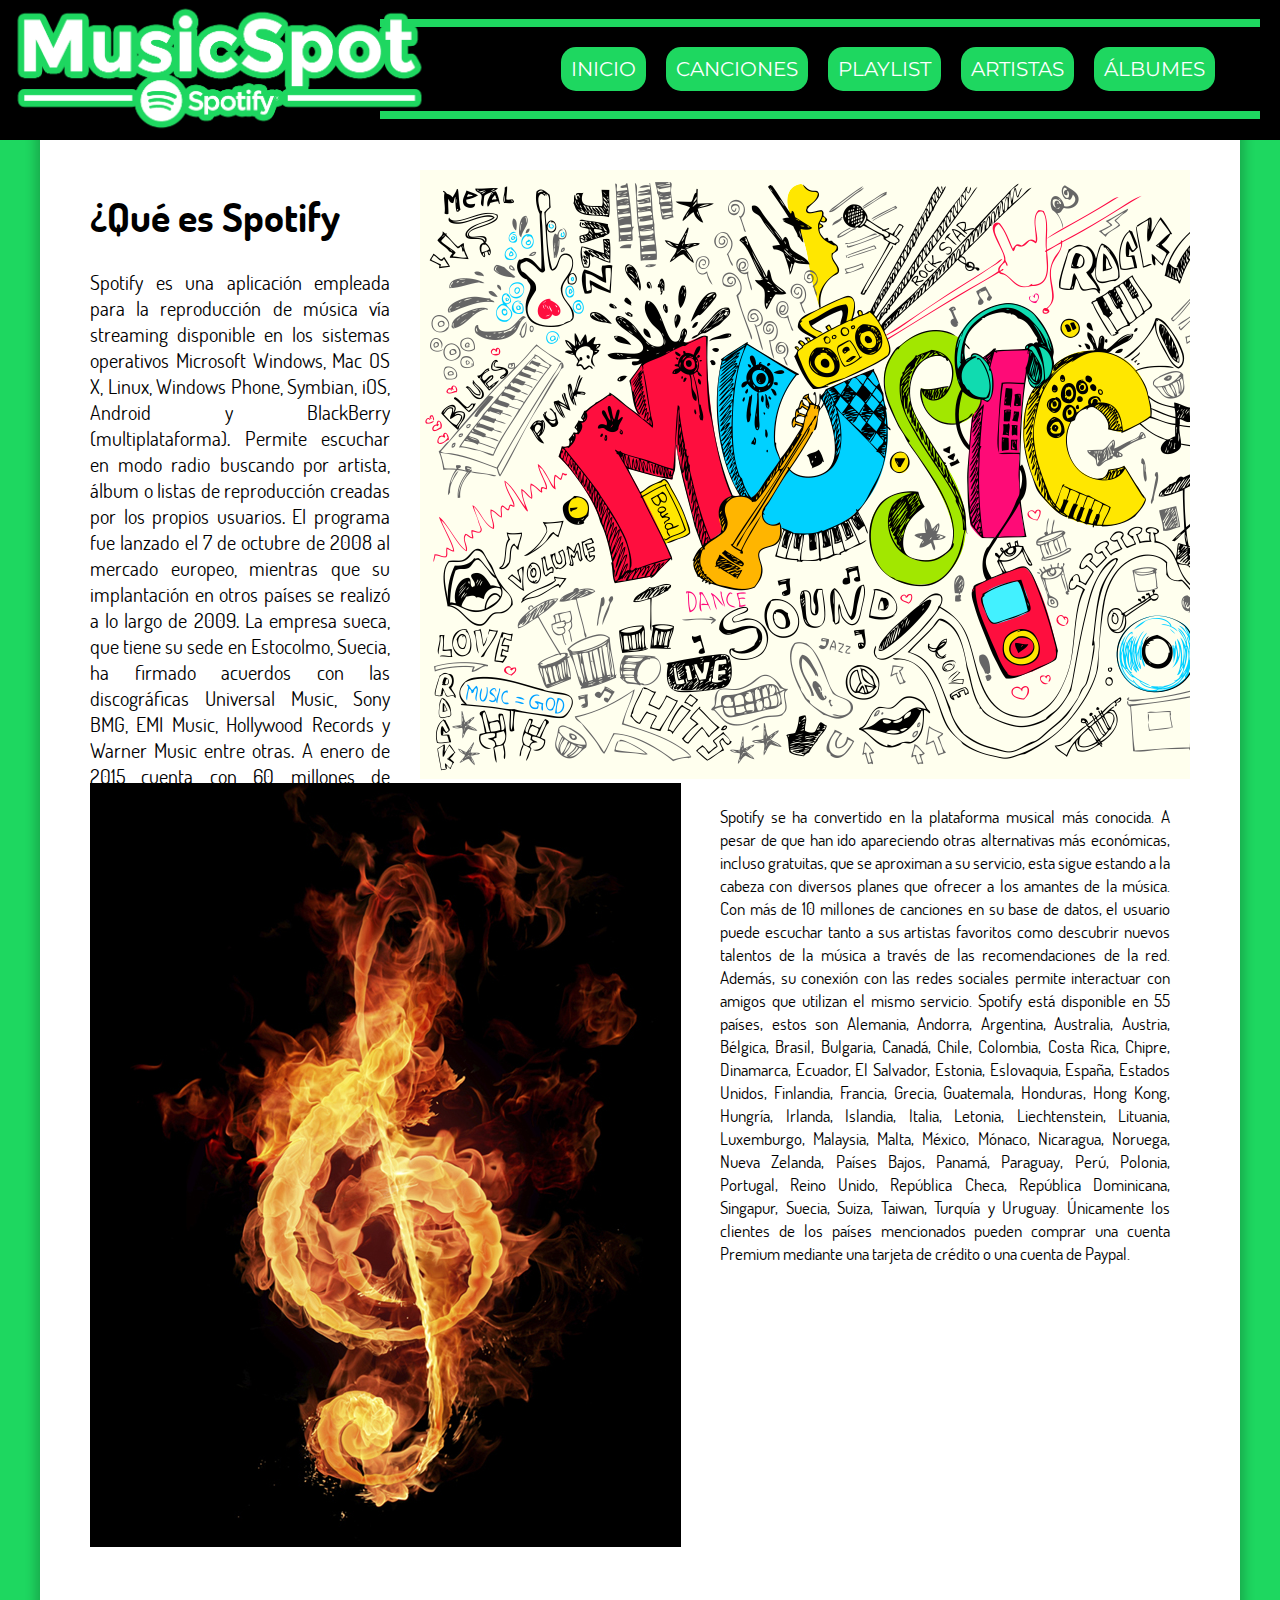
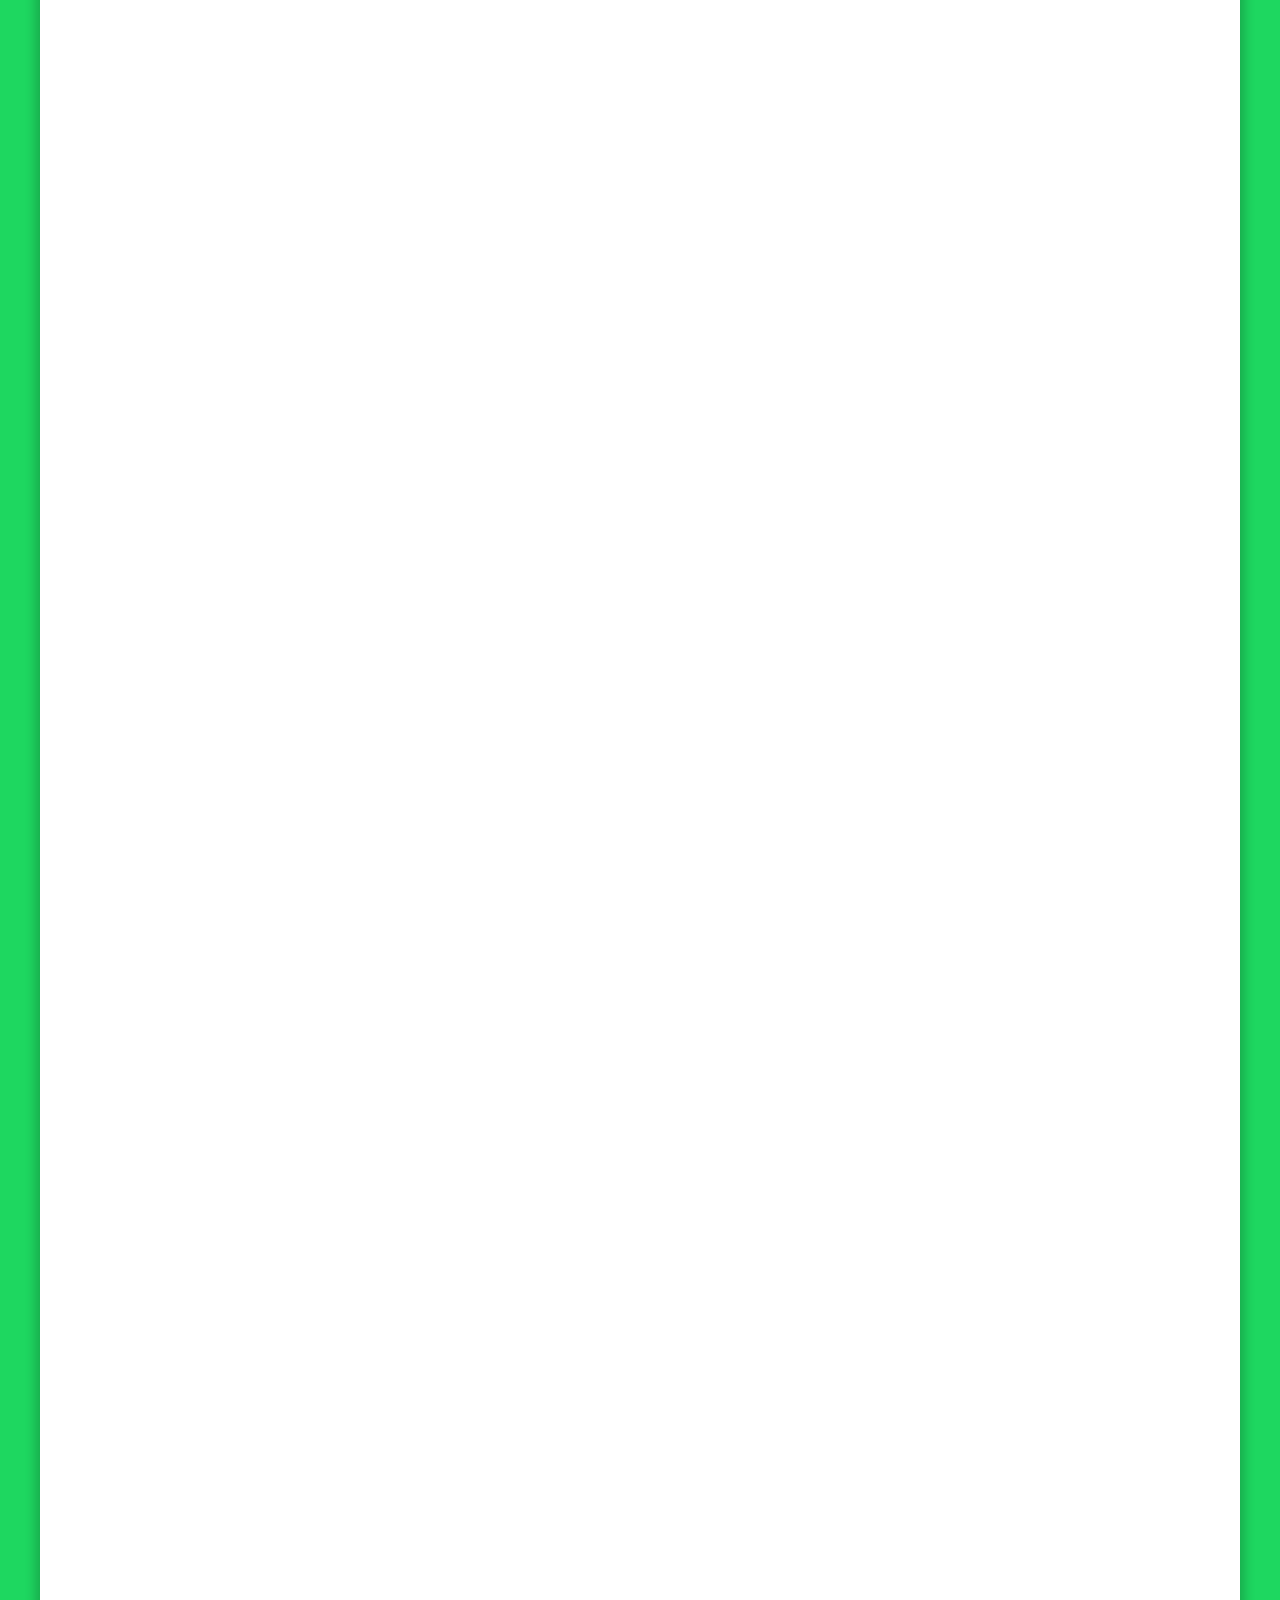
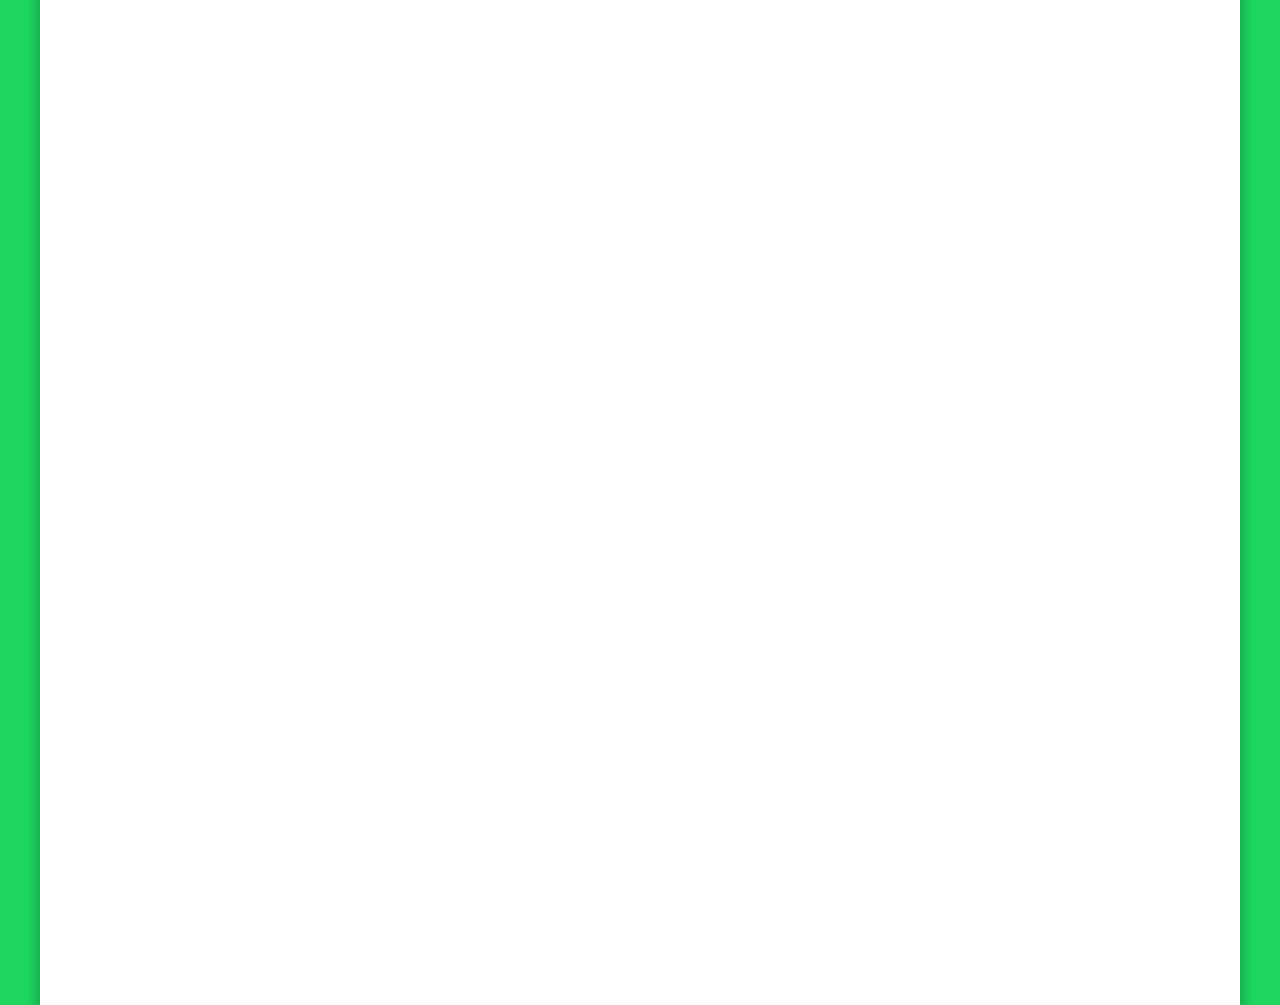
==== commit c57700b7: "Inicio modificación principal" ====
--- a/index.html
+++ b/index.html
@@ -29,6 +29,7 @@
     <section id="page">
       <img class="wow rubberBand" id="img1" src="IMG/music.png"/>
       <div class="wow rubberBand" id="div1">
+        <h1>¿Qué es Spotify</h1>
         <p>
           Spotify es una aplicación empleada para la reproducción de música vía streaming disponible en los sistemas operativos Microsoft Windows, Mac OS X, Linux, Windows Phone, Symbian, iOS, Android y BlackBerry (multiplataforma). Permite escuchar en modo radio buscando por artista, álbum o listas
           de reproducción creadas por los propios usuarios. El programa fue lanzado el 7 de octubre de 2008 al mercado europeo, mientras que su implantación en otros países se realizó a lo largo de 2009.
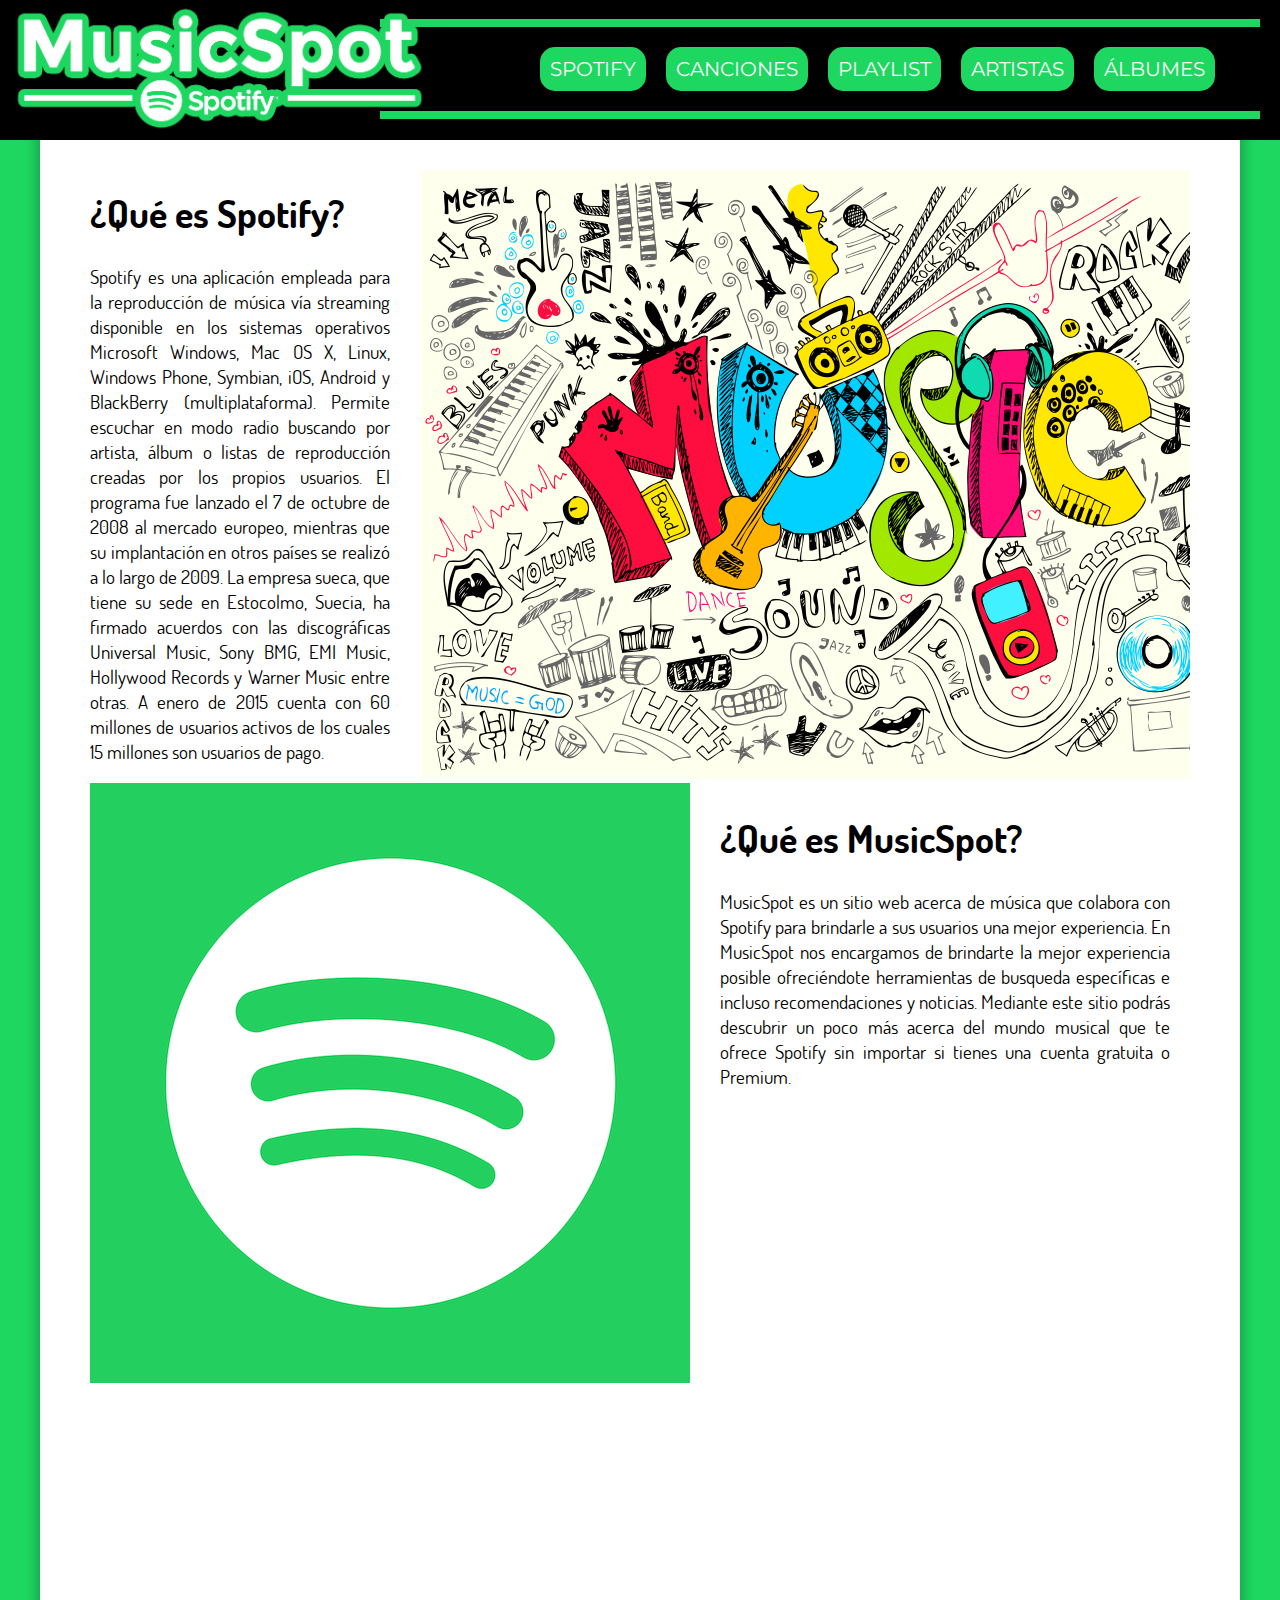
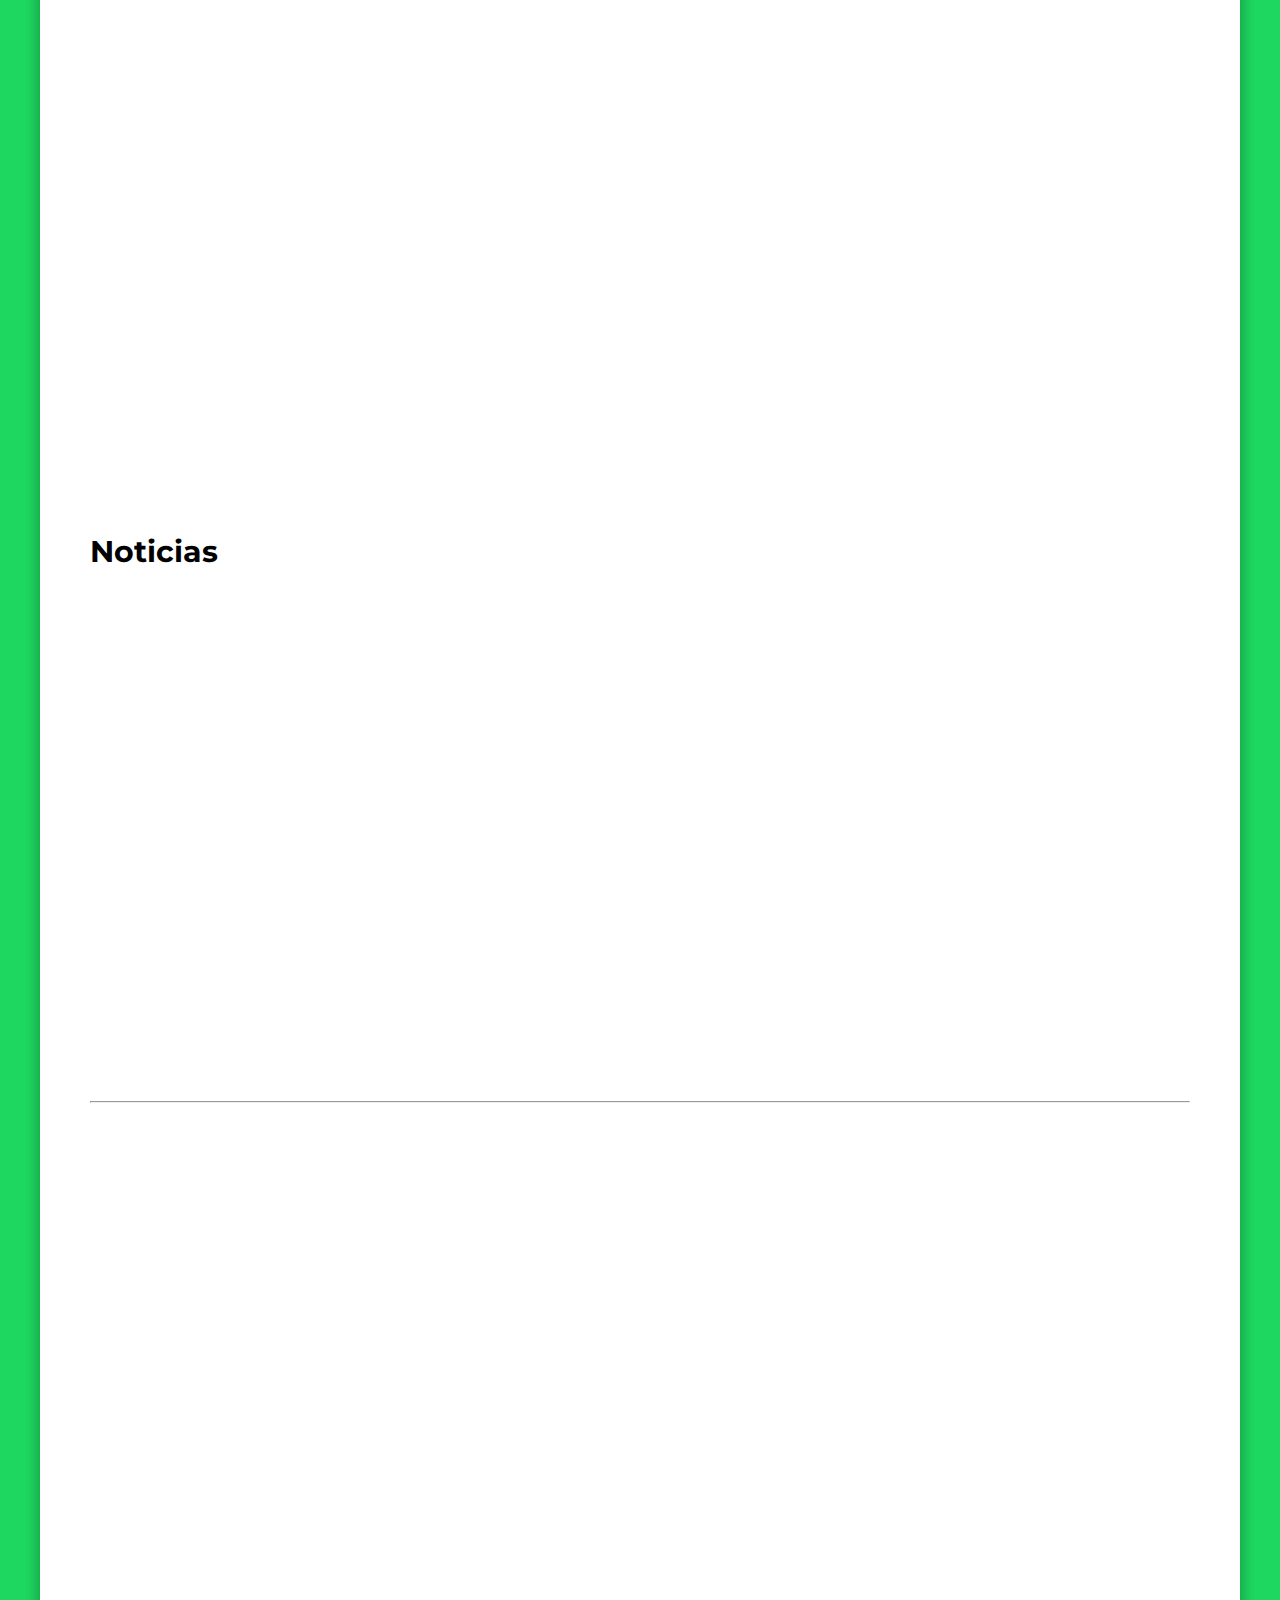
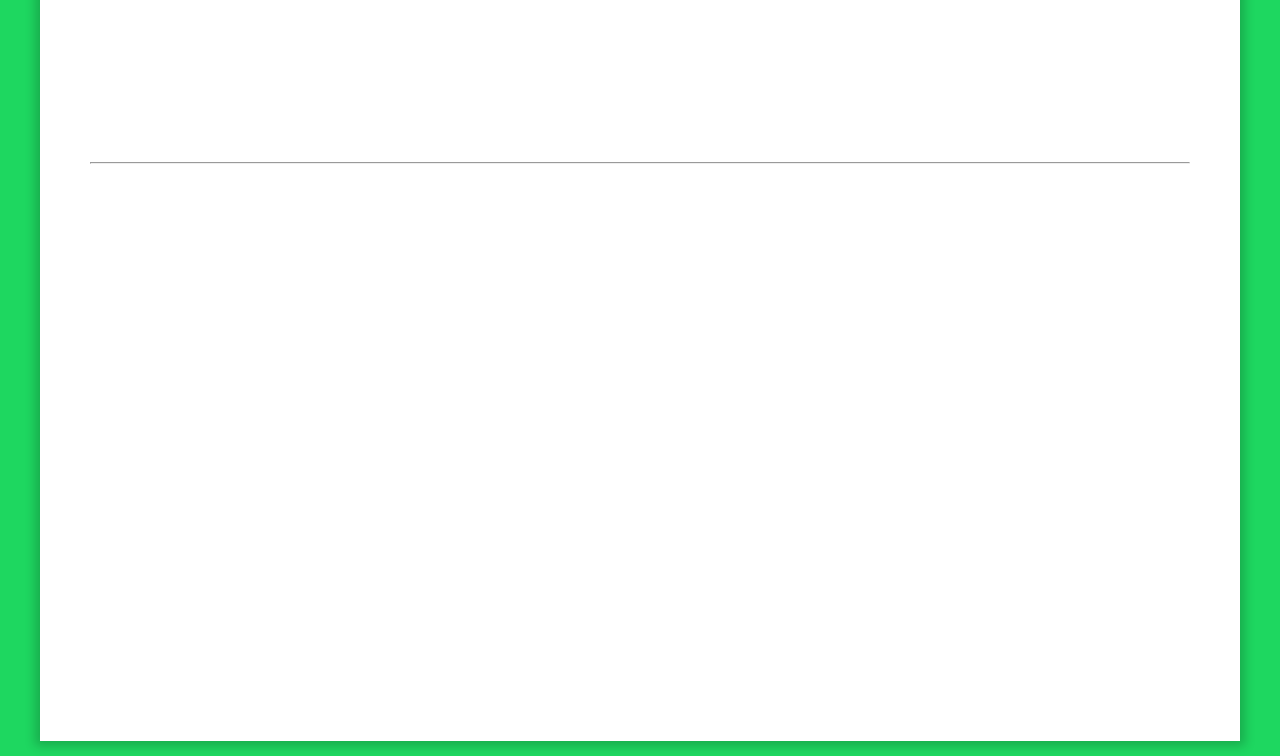
==== commit f1d78bef: "Página de inicio modificada" ====
--- a/index.html
+++ b/index.html
@@ -6,6 +6,7 @@
   <link rel="stylesheet" href="css/dosis.css" />
   <link rel="stylesheet" href="css/style.css" />
   <link rel="stylesheet" href="css/animate.css">
+  <link rel="shortcut icon" type="image/ico" href="IMG/favicon.ico" />
   <link href='http://fonts.googleapis.com/css?family=Montserrat:700,400' rel='stylesheet' type='text/css'>
 </head>
 <body>
@@ -17,7 +18,7 @@
     </div><!-- logo -->
     <nav class="wow fadeInRightBig" id="nav1">
       <ul>
-        <li><a href="#img7">Inicio</a></li>
+        <li><a target="_blank" href="http://spotify.com">Spotify</a></li>
         <li><a href="canciones.html">Canciones</a></li>
         <li><a href="playlist.html">Playlist</a></li>
         <li><a href="artistas.html">Artistas</a></li>
@@ -29,59 +30,55 @@
     <section id="page">
       <img class="wow rubberBand" id="img1" src="IMG/music.png"/>
       <div class="wow rubberBand" id="div1">
-        <h1>¿Qué es Spotify</h1>
+        <h1>¿Qué es Spotify?</h1>
         <p>
           Spotify es una aplicación empleada para la reproducción de música vía streaming disponible en los sistemas operativos Microsoft Windows, Mac OS X, Linux, Windows Phone, Symbian, iOS, Android y BlackBerry (multiplataforma). Permite escuchar en modo radio buscando por artista, álbum o listas
           de reproducción creadas por los propios usuarios. El programa fue lanzado el 7 de octubre de 2008 al mercado europeo, mientras que su implantación en otros países se realizó a lo largo de 2009.
           La empresa sueca, que tiene su sede en Estocolmo, Suecia, ha firmado acuerdos con las discográficas Universal Music, Sony BMG, EMI Music, Hollywood Records y Warner Music entre otras. A enero de 2015 cuenta con 60 millones de usuarios activos de los cuales 15 millones son usuarios de pago.
         </p>
       </div>
-      <img class="wow fadeInLeftBig" id="img3" src="IMG/1002682.jpg"/>
+      <img class="wow fadeInLeftBig" id="img3" src="IMG/Spotify.png"/>
       <div class="wow fadeInRightBig" id="div2">
+        <h1>¿Qué es MusicSpot?</h1>
         <p>
-          Spotify se ha convertido en la plataforma musical más conocida. A pesar de que han ido apareciendo otras alternativas más económicas, incluso gratuitas, que se aproximan a su servicio, esta sigue estando a la cabeza con diversos planes que ofrecer a los amantes de la música.
-          Con más de 10 millones de canciones en su base de datos, el usuario puede escuchar tanto a sus artistas favoritos como descubrir nuevos talentos de la música a través de las recomendaciones de la red.
-          Además, su conexión con las redes sociales permite interactuar con amigos que utilizan el mismo servicio.
-          Spotify está disponible en 55 países, estos son Alemania, Andorra, Argentina, Australia, Austria, Bélgica, Brasil, Bulgaria, Canadá, Chile, Colombia, Costa Rica, Chipre, Dinamarca, Ecuador, El Salvador, Estonia, Eslovaquia, España, Estados Unidos, Finlandia, Francia, Grecia, Guatemala,
-          Honduras, Hong Kong, Hungría, Irlanda, Islandia, Italia, Letonia, Liechtenstein, Lituania, Luxemburgo, Malaysia, Malta, México, Mónaco, Nicaragua, Noruega, Nueva Zelanda, Países Bajos, Panamá, Paraguay, Perú, Polonia, Portugal, Reino Unido, República Checa, República Dominicana, Singapur,
-          Suecia, Suiza, Taiwan, Turquía y Uruguay. Únicamente los clientes de los países mencionados pueden comprar una cuenta Premium mediante una tarjeta de crédito o una cuenta de Paypal.
+          MusicSpot es un sitio web acerca de música que colabora con Spotify para brindarle a sus usuarios una mejor experiencia.
+          En MusicSpot nos encargamos de brindarte la mejor experiencia posible ofreciéndote herramientas de busqueda específicas
+          e incluso recomendaciones y noticias. Mediante este sitio podrás descubrir un poco más acerca del mundo musical que te ofrece Spotify
+          sin importar si tienes una cuenta gratuita o Premium.
         </p>
       </div>
-      <img class="wow fadeInRightBig" id="img2" src="IMG/Live-music-taskforce.jpg"/>
+      <img class="wow fadeInRightBig" id="img2" src="IMG/SpotifyOnAndroid.jpg"/>
       <div class="wow fadeInLeftBig" id="div3">
+        <hr />
+      </div>
+      <img class="wow fadeInRightBig" id="img4" src="IMG/devices.png"/>
+      <h1>Noticias</h1>
+      <div class="wow fadeInLeftBig" id="div4">
+        <h3>Escucha Froot de Marina And The Diamonds</h3>
         <p>
-          FUNCIONAMIENTO Y PLANES PARA CADA USUSARIO: <br/><br/>
-
-          Acceder al servicio de Spotify es tan sencillo como descargar la aplicación desde su página web y registrarse tras ello. Accediendo con el usuario y contraseña, se podrán guardar todas las preferencias al utilizar la plataforma y administrar el plan del usuario.
-          Una vez se instala la aplicación, al ejecutarla, el usuario ingresa su usuario y contraseña. Según el plan al que cada usuario acceda, podrá disfrutar de más o menos beneficios. Los diferentes planes que existen son:
-          Open: servicio gratuito que permite disfrutar de 20 horas al mes de música en el país de registro y 14 días al viajar al extranjero. También permite compartir lo que se está escuchando con amigos.
-          Free: es gratuito y se accede por invitación, añadiendo emisoras de radio para escuchar además de las bases de datos de artistas.
-          Unlimited: por 4,99 euros al mes, Spotify permite escuchar música sin límite en el extranjero y disfrutar de este arte sin publicidad (característica común de las opciones gratuitas).
-          Premium: toda la música sin restricciones y también en el móvil.
-          El funcionamiento de Spotify no existe en todos los países, ya que solo está disponible en aquellos en los que ha llegado a acuerdos en las discográficas, teniendo en cuenta que la reproducción de la música de los artistas que existen en las plataformas respeta los derechos correspondientes de copyright.
-          A diferencia de otros servicios de streaming, Spotify transmite la información a través del protocolo P2P. De este modo, los usuarios no solo reciben la información que solicitan sino que a su vez, también envían información de sus equipos. Gracias a la disposición de memoria caché por parte de la aplicación, el usuario obtiene algunas ventajas, como por ejemplo, no tener que descargar totalmente cada canción que quiera volver a escuchar (se recomienda reservar aproximadamente 1GB de caché para esta aplicación para un funcionamiento óptimo). Además de esto, la información del caché se intercambia entre los usuarios para no se realicen nuevas descargas, el secreto del éxito de su radio y de la plataforma en general.
+          Con tan solo ser su tercer álbum estudio Marina Diamandis, mejor conocida como <i>Marina And The Diamonds</i> ha sido
+          objeto de excelentes críticas por su reciente material discográfico. En Froot puedes experimentar una mezcla de
+          sonidos indie/pop.Si nunca has escuchado a Marina debes de hacerlo. <br />El álbum ya se encuentra disponible en Spotify. Puedes escucharlo enseguida:
         </p>
+        <iframe src="https://embed.spotify.com/?uri=spotify%3Aalbum%3A1u2ACTYzVNK3vSLG0Ah4H3" width="300" height="300" frameborder="0" allowtransparency="true"></iframe>
       </div>
-      <img class="wow fadeInRightBig" id="img4" src="IMG/music-competition.jpg"/>
-      <div class="wow fadeInLeftBig" id="div4">
+      <img class="wow fadeInRightBig" id="img5" src="IMG/marina.jpg"/>
+      <hr />
+      <img class="wow fadeInLeftBig"id="img6" src="IMG/breathe.jpeg"/>
+      <div class="wow fadeInRightBig" id="div5">
+        <h3>Hilary Duff vuelve con nuevo álbum</h3>
         <p>
-          SPOTIFY Y LAS REDES SOCIALES:<br/><br/>
-
-          Spotify puede integrarse con la redes sociales Facebook. De este modo, se muestra en el muro del usuario lo que se está escuchando, pero también es posible ver lo que los contactos de dicho usuario en Facebook están escuchando. Así, se puede interactuar con ellos, comentar sus escuchas y obtener nuevas pistas de las que disfrutar gracias a lo que están reproduciendo los amigos de Facebook, todo con un solo clic.
-          A pesar de las ventajas que esto supone a la hora de escuchar nueva música o saber qué suena en los ordenadores de los amigos de un usuario, la privacidad termina sacrificada con esta ventaja, de modo que el usuario tiene la opción de elegir si quiere utilizar esta funcionalidad o no.
-          Spotify integra la opción Escuchar en privado, desde la primera pestaña llamada Spotify. De este modo, el usuario puede utilizar este servicio de streaming sin tener que rendir cuentas a nadie.
+          Después de 8 años de ausencia en el mundo de la música, la cantante norteamericana Hilary Duff está de vuelta.
+          A inicios del 2015 habíamos tenido la oportunidad de escuchar las canciones <i>Chasing The Sun</i> y <i>All About You</i>,
+          pero todo parece indicar que su próximo álbum no incluirá a ninguna de ellas.
+          El álbum será llamado <b>Breath In Breathe Out</b> y será lanzado el próximo 16 de junio a través de Spotify. Cabe señalar que
+          el disco se ha estado grabando desde el 2013 así que las expectativas son altas. Nuestras expectativas aumentaron al escuchar
+          el primer sencillo del álbum y es que debemos admitirlo, es muy pegadizo.<br /><br />
+          Puedes escuchar el primer sencillo <i>'Sparks'</i> enseguida:
         </p>
+        <iframe src="https://embed.spotify.com/?uri=spotify%3Aalbum%3A76OnD9yTCqNUtGCpcMRH4v" width="200" height="80" frameborder="0" allowtransparency="true"></iframe>
       </div>
-      <img class="wow fadeInRightBig" id="img5" src="IMG/online-music.jpg"/>
-      <img class="wow fadeInLeftBig"id="img6" src="IMG/youthDev.jpg"/>
-      <div class="wow fadeInRightBig" id="div5">
-        <p>
-          CONTROVERSIAS:<br/><br/>
-
-          Algunas bandas musicales como The Beatles se han negado en un principio a permitir que su música se añada al servicio de Spotify.18 Aunque la compañía ha firmado acuerdos con la mayoría de casas discográficas, el 28 de enero de 2009 Spotify anunció que se realizarán varios cambios en la oferta musical del programa, por las que se eliminarían algunas canciones de los artistas que no estuvieran de acuerdo con aparecer allí y se añadirían restricciones regionales a algunos temas.19
-          Con respecto a la oferta del catálogo, el representante de Spotify en España, Lutz Emmerich, indicó en una entrevista que la compañía no corre ningún riesgo y que el catálogo musical se ampliará mediante la firma de acuerdos con todas las discográficas posibles, por lo que la tendencia será a ampliar catálogo y no a reducirlo.
-        </p>
-      </div>
+      <hr />
       <img class="wow flipInY" id="img7" src="IMG/tituloP2.png"/>
 
       <article class="ajuste" id="main">
--- a/css/style.css
+++ b/css/style.css
@@ -1,4 +1,4 @@
-html, body {
+html, body { //copia de aquí---------------
   height: 100%;
 }
 
@@ -103,7 +103,7 @@
   height: 80px;
   text-align: justify;
   font-family: 'Dosis';
-  font-size: 20px;
+  font-size: 19px;
   margin-top: -620px;
 }
 
@@ -113,25 +113,25 @@
   height: 80px;
   text-align: justify;
   font-family: 'Dosis';
-  font-size: 17px;
+  font-size: 19px;
   margin-top: 5px;
   margin-right: 20px;
 }
 
 #img2 {
   float: right;
+  width:496px;
+  height:286px;
   margin-left: 300px;
   margin-top: -290px;
 }
 
 #img4 {
   height: 700px;
-  margin-top: 180px;
 }
 
 #div3 {
   width: 1100px;
-  height: 300px;
   text-align: justify;
   font-family: 'Dosis';
   font-size: 20px;
@@ -140,12 +140,17 @@
 #img5 {
   height: 400px;
   margin-left: 700px;
-  margin-top: -300px;
+  margin-top: -500px;
+  float:right;
+}
+
+iframe{
+  margin-left:180px;
 }
 
 #div4 {
   width: 650px;
-  height: 300px;
+  height: 500px;
   text-align: justify;
   font-family: 'Dosis';
   font-size: 20px;
@@ -157,7 +162,7 @@
   height: 400px;
   text-align: justify;
   font-family: 'Dosis';
-  font-size: 17px;
+  font-size: 20px;
   margin-top: 10px;
 }
 
@@ -165,7 +170,7 @@
   height: 400px;
   margin-left: 50px;
   margin-top: -10px;
-}
+} //copia hasta aquí--------------------------
 
 footer {
   width: 1200px;
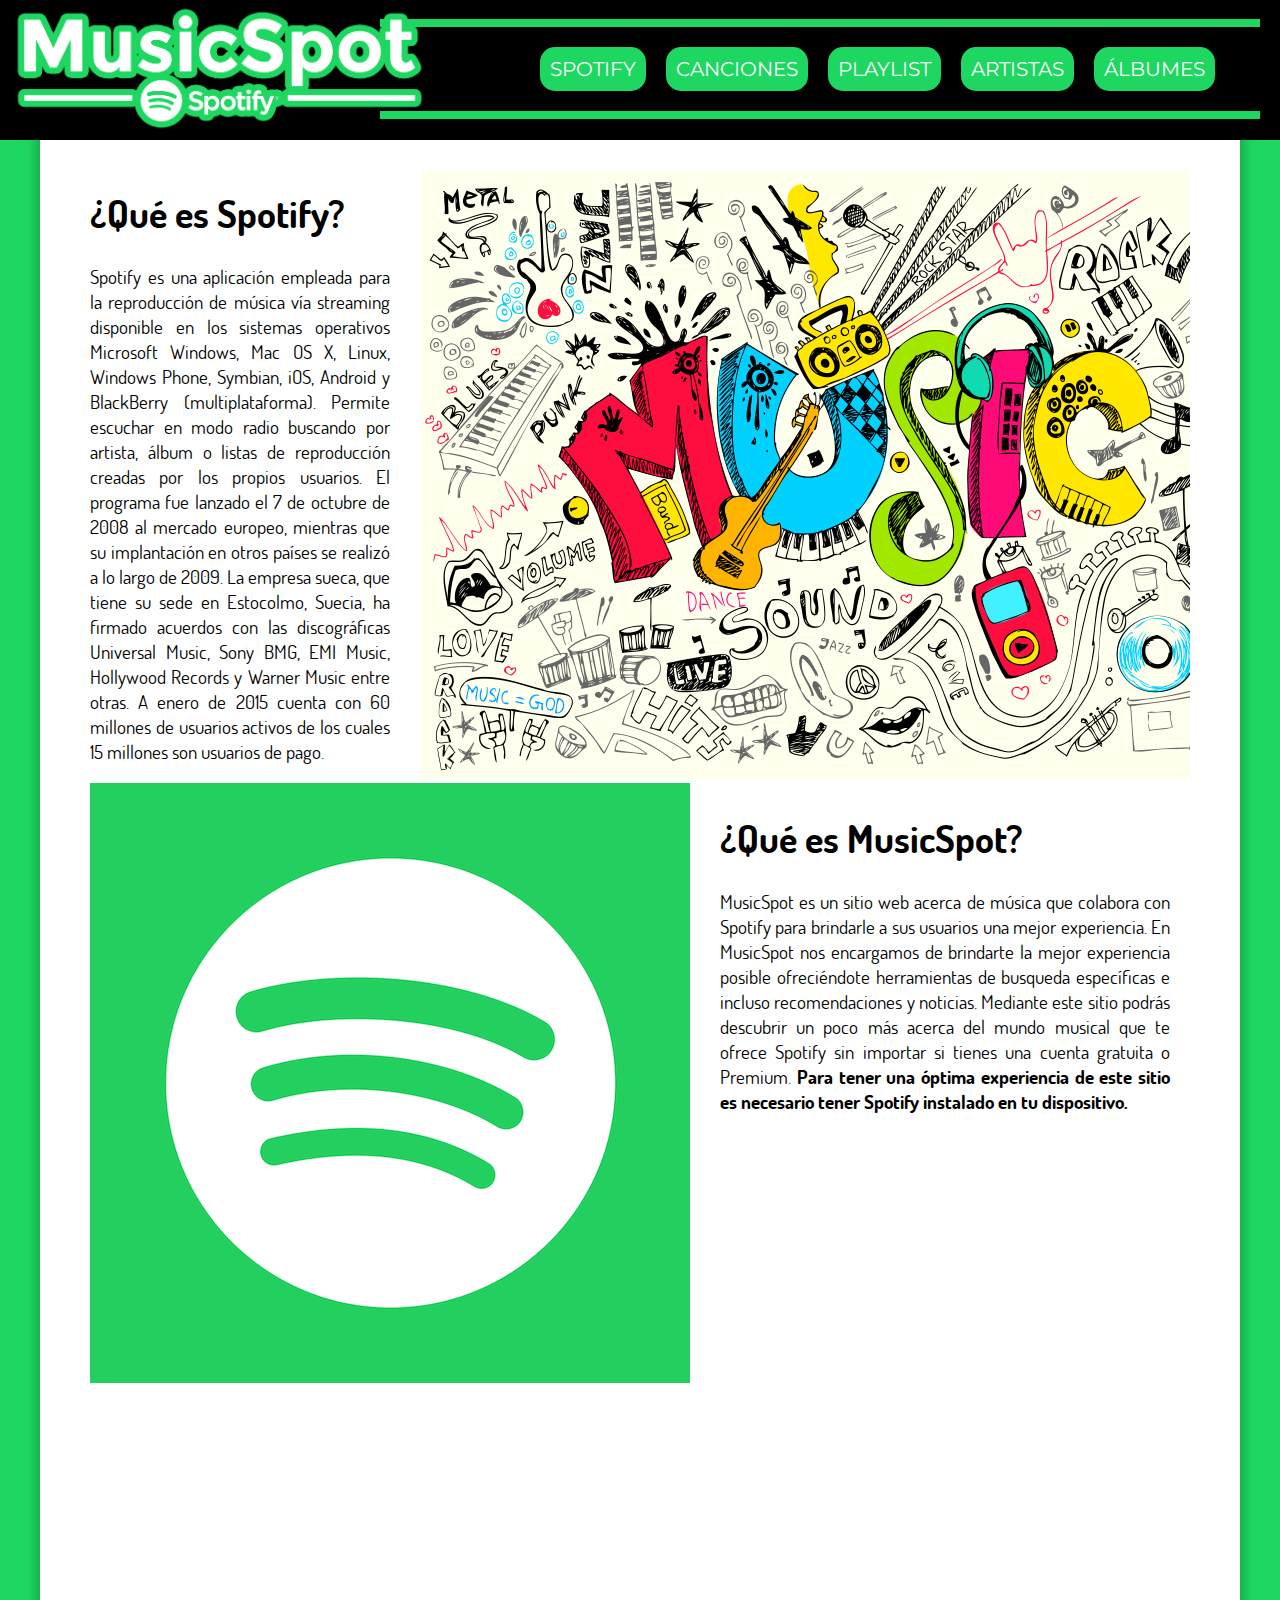
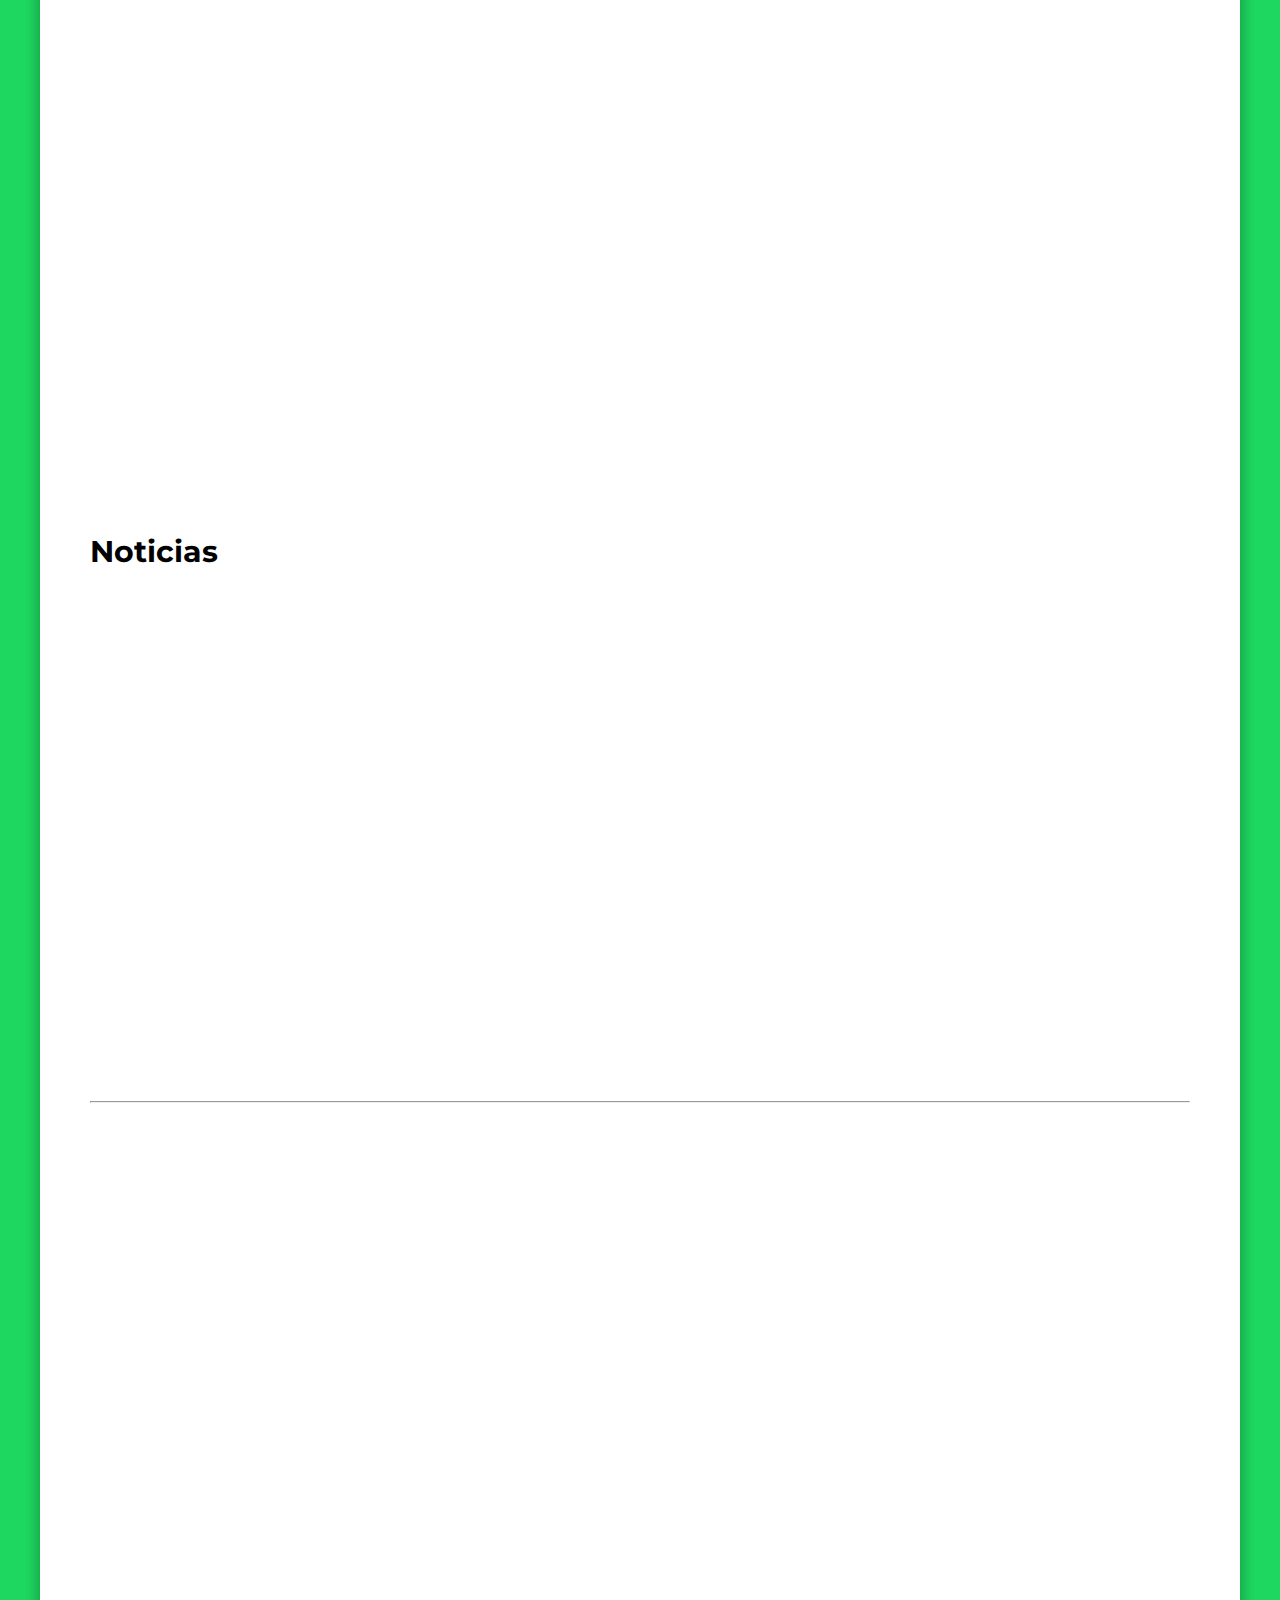
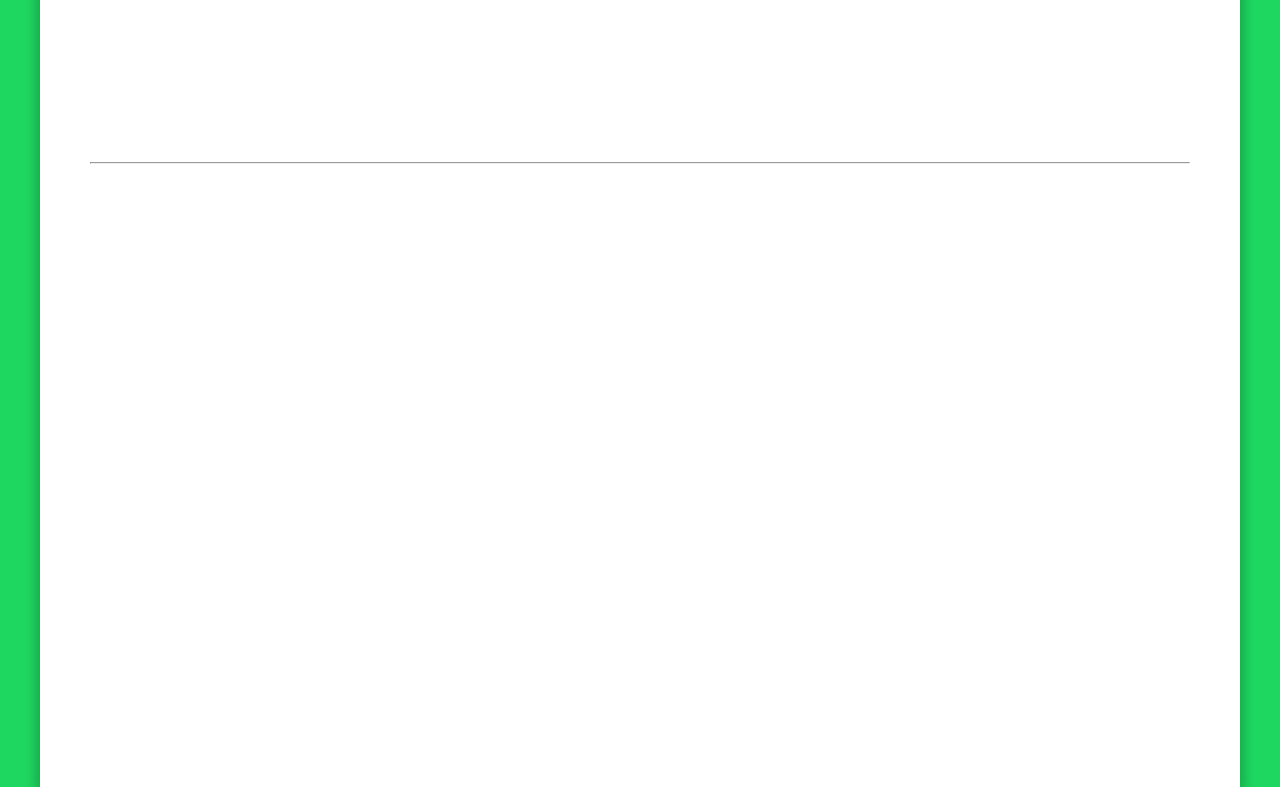
==== commit 47cdcea3: "Actualización principal" ====
--- a/index.html
+++ b/index.html
@@ -44,7 +44,7 @@
           MusicSpot es un sitio web acerca de música que colabora con Spotify para brindarle a sus usuarios una mejor experiencia.
           En MusicSpot nos encargamos de brindarte la mejor experiencia posible ofreciéndote herramientas de busqueda específicas
           e incluso recomendaciones y noticias. Mediante este sitio podrás descubrir un poco más acerca del mundo musical que te ofrece Spotify
-          sin importar si tienes una cuenta gratuita o Premium.
+          sin importar si tienes una cuenta gratuita o Premium. <b>Para tener una óptima experiencia de este sitio es necesario tener Spotify instalado en tu dispositivo.</b>
         </p>
       </div>
       <img class="wow fadeInRightBig" id="img2" src="IMG/SpotifyOnAndroid.jpg"/>
--- a/css/style.css
+++ b/css/style.css
@@ -1,4 +1,4 @@
-html, body { //copia de aquí---------------
+html, body { //copia de aquí
   height: 100%;
 }
 
@@ -170,9 +170,9 @@
   height: 400px;
   margin-left: 50px;
   margin-top: -10px;
-} //copia hasta aquí--------------------------
-
-footer {
+}
+
+footer { //copia hasta aquí
   width: 1200px;
   margin: 0;
   height: 20px;
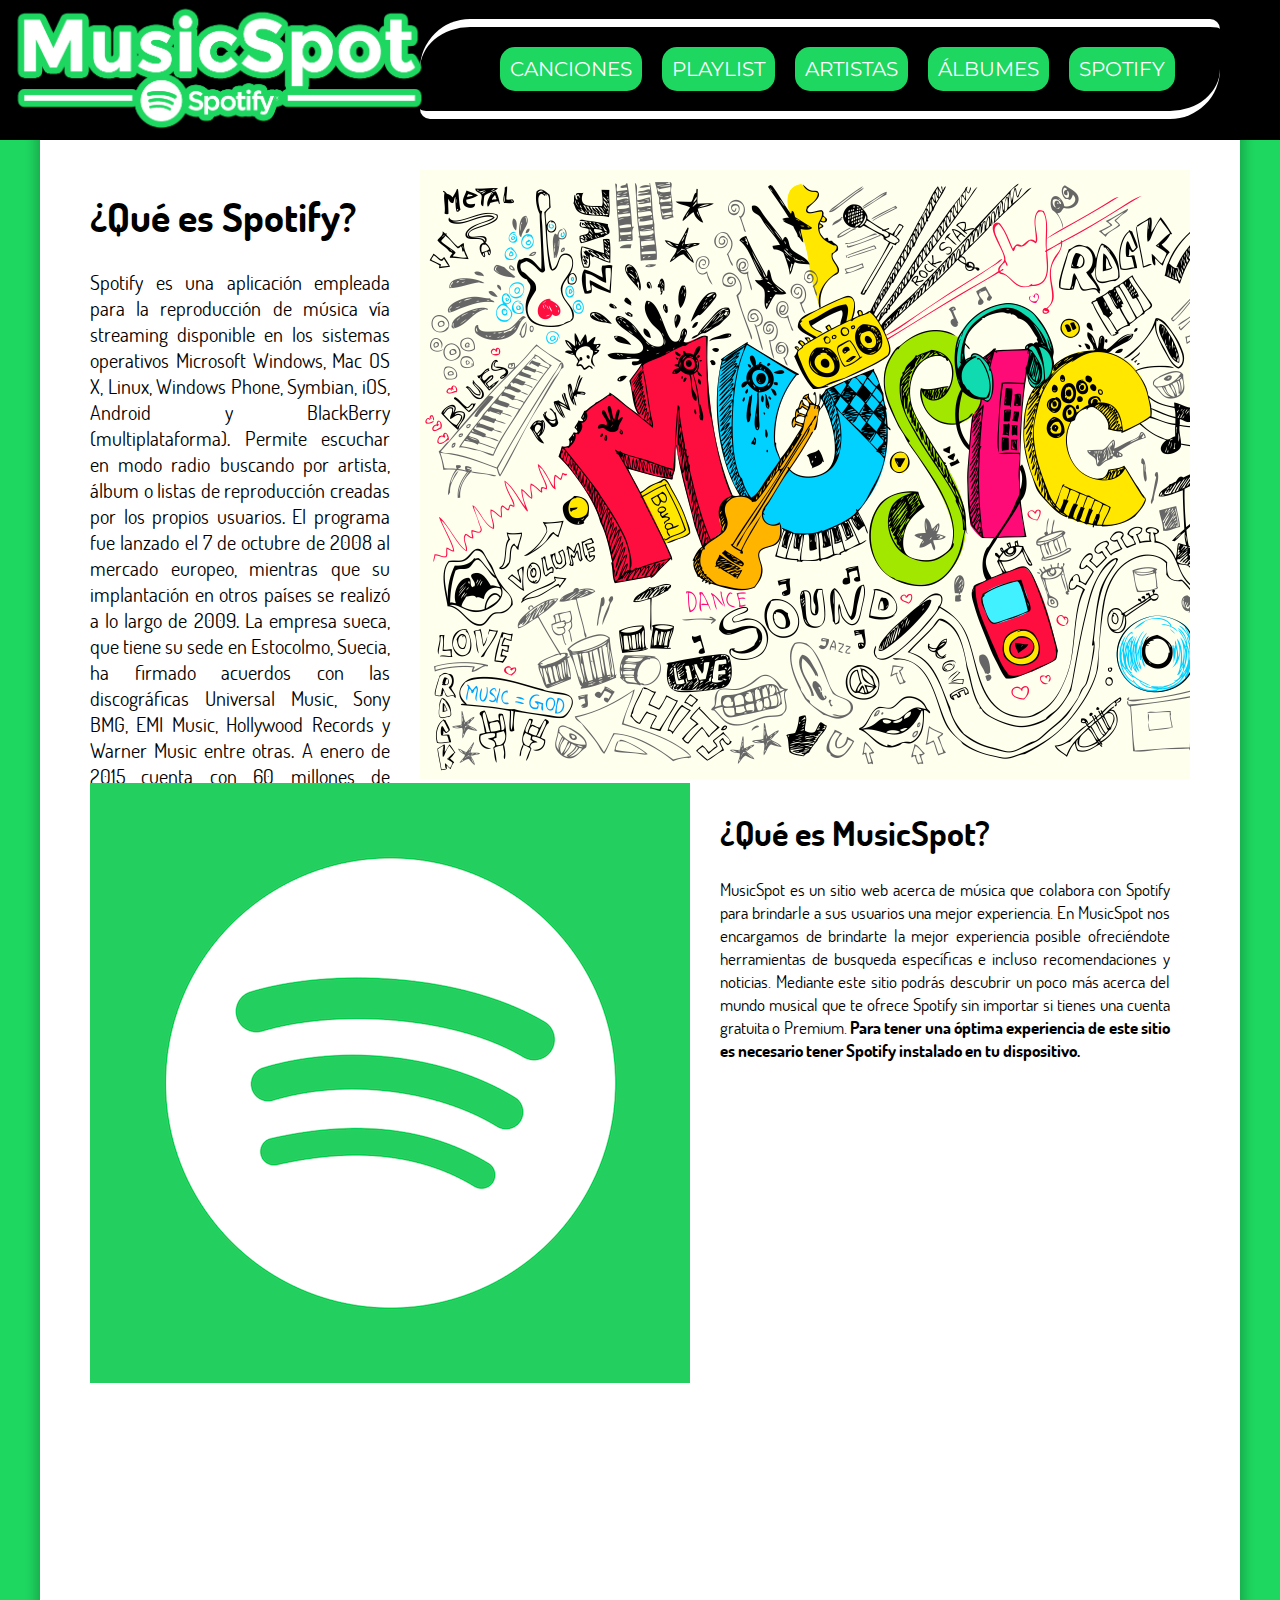
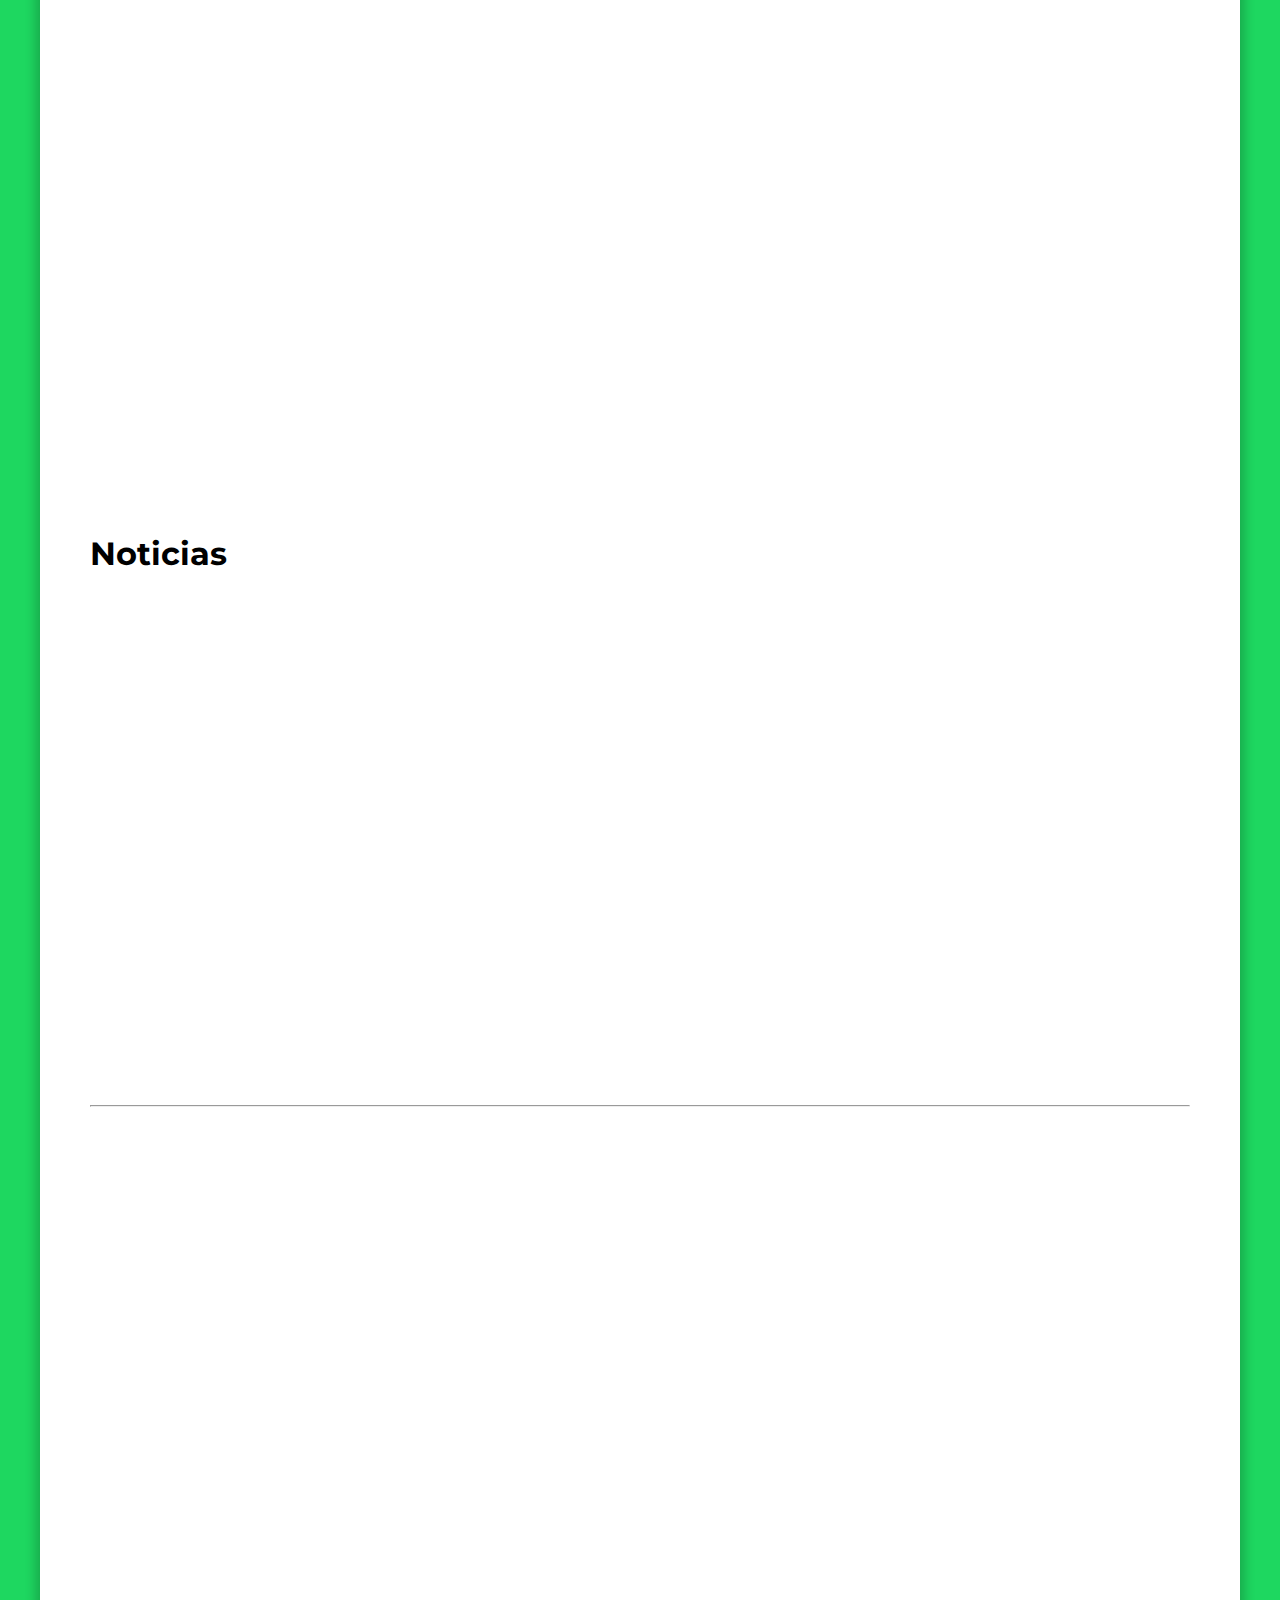
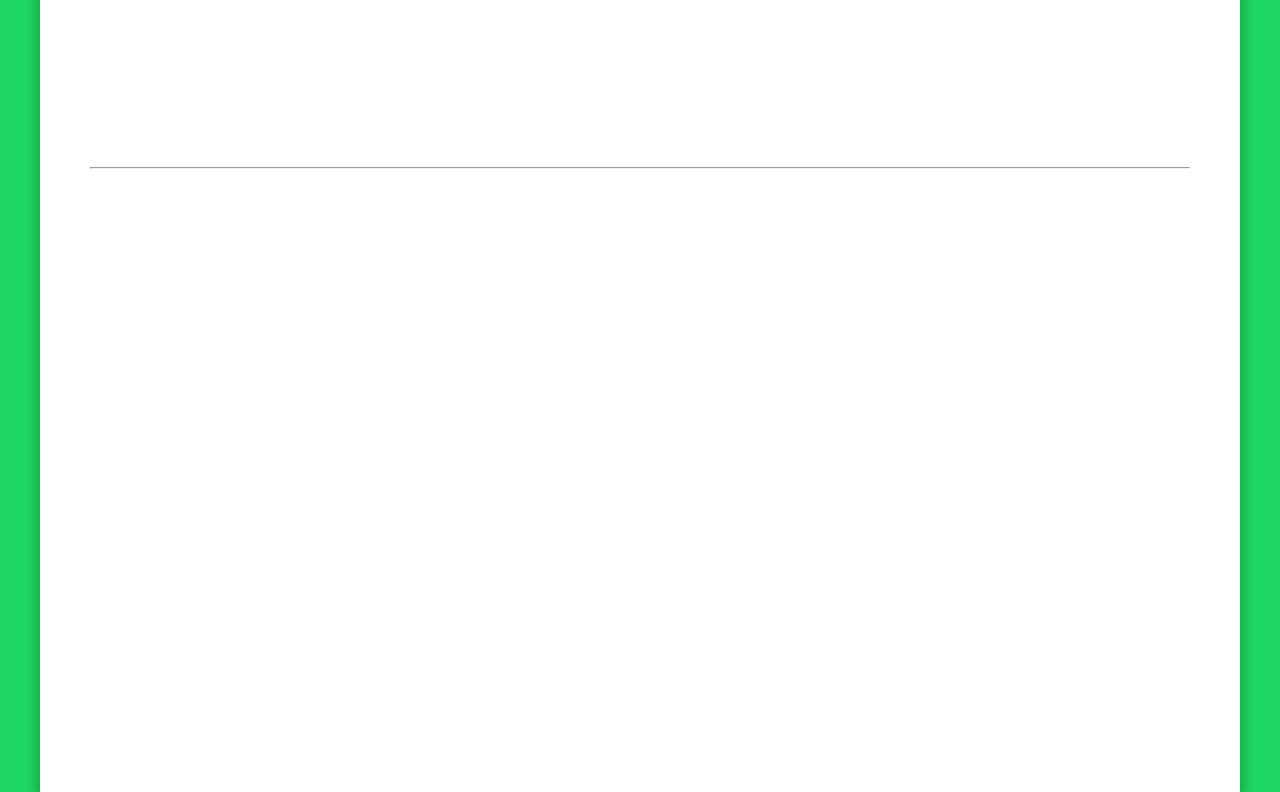
==== commit 6a61bc58: "Actualizacion en Canciones y Playlist" ====
--- a/index.html
+++ b/index.html
@@ -6,7 +6,7 @@
   <link rel="stylesheet" href="css/dosis.css" />
   <link rel="stylesheet" href="css/style.css" />
   <link rel="stylesheet" href="css/animate.css">
-  <link rel="shortcut icon" type="image/ico" href="IMG/favicon.ico" />
+  <link rel="shortcut icon" type="image/ico" href="IMG/IconoSpoty.ico" />
   <link href='http://fonts.googleapis.com/css?family=Montserrat:700,400' rel='stylesheet' type='text/css'>
 </head>
 <body>
@@ -18,11 +18,11 @@
     </div><!-- logo -->
     <nav class="wow fadeInRightBig" id="nav1">
       <ul>
-        <li><a target="_blank" href="http://spotify.com">Spotify</a></li>
         <li><a href="canciones.html">Canciones</a></li>
         <li><a href="playlist.html">Playlist</a></li>
         <li><a href="artistas.html">Artistas</a></li>
         <li><a href="albumes.html">Álbumes</a></li>
+        <li><a href="https://www.spotify.com/mx/" target="_blank">Spotify</a></li>
       </ul>
     </nav>
   </header>
--- a/css/style.css
+++ b/css/style.css
@@ -1,4 +1,4 @@
-html, body { //copia de aquí
+html, body {
   height: 100%;
 }
 
@@ -7,7 +7,6 @@
   margin: 0;
   padding: 0;
   font-family: 'Montserrat', sans-serif;
-  font-size: 15px;
   color: black;
 }
 
@@ -32,10 +31,11 @@
   float: right;
   margin-top: -125px;
   margin-left: -10px;
-  width: 880px;
-  border-top: 8px solid rgb(30,215,96);
-  border-bottom: 8px solid rgb(30,215,96);
-  margin-right: 20px;
+  width: 800px;
+  border-radius: 50px 10px;
+  border-top: 8px solid white;
+  border-bottom: 8px solid white;
+  margin-right: 60px;
 }
 
 nav ul {
@@ -63,7 +63,8 @@
 }
 
 nav a:hover {
-  border: 8px solid white;
+  border: 5px solid white;
+  background-color: black;
 }
 
 #page {
@@ -103,7 +104,7 @@
   height: 80px;
   text-align: justify;
   font-family: 'Dosis';
-  font-size: 19px;
+  font-size: 20px;
   margin-top: -620px;
 }
 
@@ -113,7 +114,7 @@
   height: 80px;
   text-align: justify;
   font-family: 'Dosis';
-  font-size: 19px;
+  font-size: 17px;
   margin-top: 5px;
   margin-right: 20px;
 }
@@ -172,7 +173,7 @@
   margin-top: -10px;
 }
 
-footer { //copia hasta aquí
+footer {
   width: 1200px;
   margin: 0;
   height: 20px;
@@ -191,8 +192,9 @@
   background-color:rgb(30,215,96);
   border-radius: 15px 15px;
   color: white;
-  width:200px;
-  margin:5px auto;
+  width: 200px;
+  margin-bottom: 5px;
+  margin-left: 450px;
 }
 
 .buscados img{
@@ -208,20 +210,15 @@
   margin:auto;
 }
 
-.buscados2{
+.buscados2 {
   background-color: rgb(30,215,96);
   border-radius: 5px 5px;
   color: white;
-  width: 200px;
+  width: 800px;
   margin: 5px auto;
 }
 
-.imgcabecera{
-  width:1100px;
-  height:300px;
-}
-
-.buscadosart{
+.buscadosart {
   background-color: rgb(30,215,96);
   border-radius: 5px 5px;
   color: white;
@@ -246,3 +243,148 @@
 article.ajuste {
   padding-left: 250px;
 }
+
+#imgcanc1 {
+  height: 420px;
+}
+
+#imgcanc2 {
+  height: 420px;
+  float: right;
+  margin-top: 0px;
+  margin-right: -350px;
+}
+
+#decripcionCanciones {
+  width: 900px;
+  font-family: 'Dosis';
+  font-size: 35px;
+  margin-left: 100px;
+}
+
+#imgcanc3 {
+  height: 420px;
+}
+
+#imgcanc4 {
+  height: 420px;
+  float: right;
+  margin-top: 0px;
+  margin-right: -400px;
+}
+
+#imgcanc5 {
+  float: right;
+  height: 400px;
+  margin-right: -300px;
+  margin-top: 30px;
+}
+
+#cancion {
+  width: 400px;
+  height: 30px;
+  margin-top: 10px;
+  background-color: black;
+  color: white;
+  font-family: 'Dosis';
+  font-size: 25px;
+}
+
+#buscarcancion {
+  float: left;
+  width: 300px;
+  height: 80px;
+  background-color: black;
+  color: white;
+  font-family: 'Dosis';
+  font-size: 35px;
+  border-radius: 15px 15px;
+  border: 8px solid rgb(30,215,96);
+  margin-top: -58px;
+  margin-left: 420px;
+}
+
+#nota1 {
+  margin-top: 40px;
+  margin-bottom: 40px;
+  font-family: 'Dosis';
+  font-size: 80px;
+}
+
+#imgcanc6 {
+  height: 250px;
+  margin-left: 50px;
+  margin-bottom: 50px;
+}
+
+#imgplay1 {
+  height: 250px;
+  margin-left: 150px;
+  margin-bottom: 50px;
+}
+
+#imgplay2 {
+  height: 300px;
+}
+
+#imgplay3 {
+  height: 300px;
+  float: right;
+  margin-right: -400px;
+  margin-top: 0px;
+}
+
+#decripcionPlaylists {
+  width: 900px;
+  font-family: 'Dosis';
+  text-align: justify;
+  margin-left: 100px;
+  font-size: 80px;
+}
+
+#imgplay4 {
+  height: 320px;
+}
+
+#imgplay5 {
+  height: 320px;
+  float: right;
+  margin-right: -370px;
+  margin-top: 0px;
+}
+
+#playlist {
+  width: 400px;
+  height: 30px;
+  margin-top: 10px;
+  background-color: black;
+  color: white;
+  font-family: 'Dosis';
+  font-size: 25px;
+}
+
+#buscarplaylist {
+  float: left;
+  width: 300px;
+  height: 80px;
+  background-color: black;
+  color: white;
+  font-family: 'Dosis';
+  font-size: 35px;
+  border-radius: 15px 15px;
+  border: 8px solid rgb(30,215,96);
+  margin-top: -58px;
+  margin-left: 420px;
+}
+
+#nota2 {
+  margin-top: 5px;
+  margin-bottom: 10px;
+  font-family: 'Dosis';
+  font-size: 80px;
+  margin-left: 30px;
+}
+
+#divplay {
+  margin-bottom: 80px;
+}
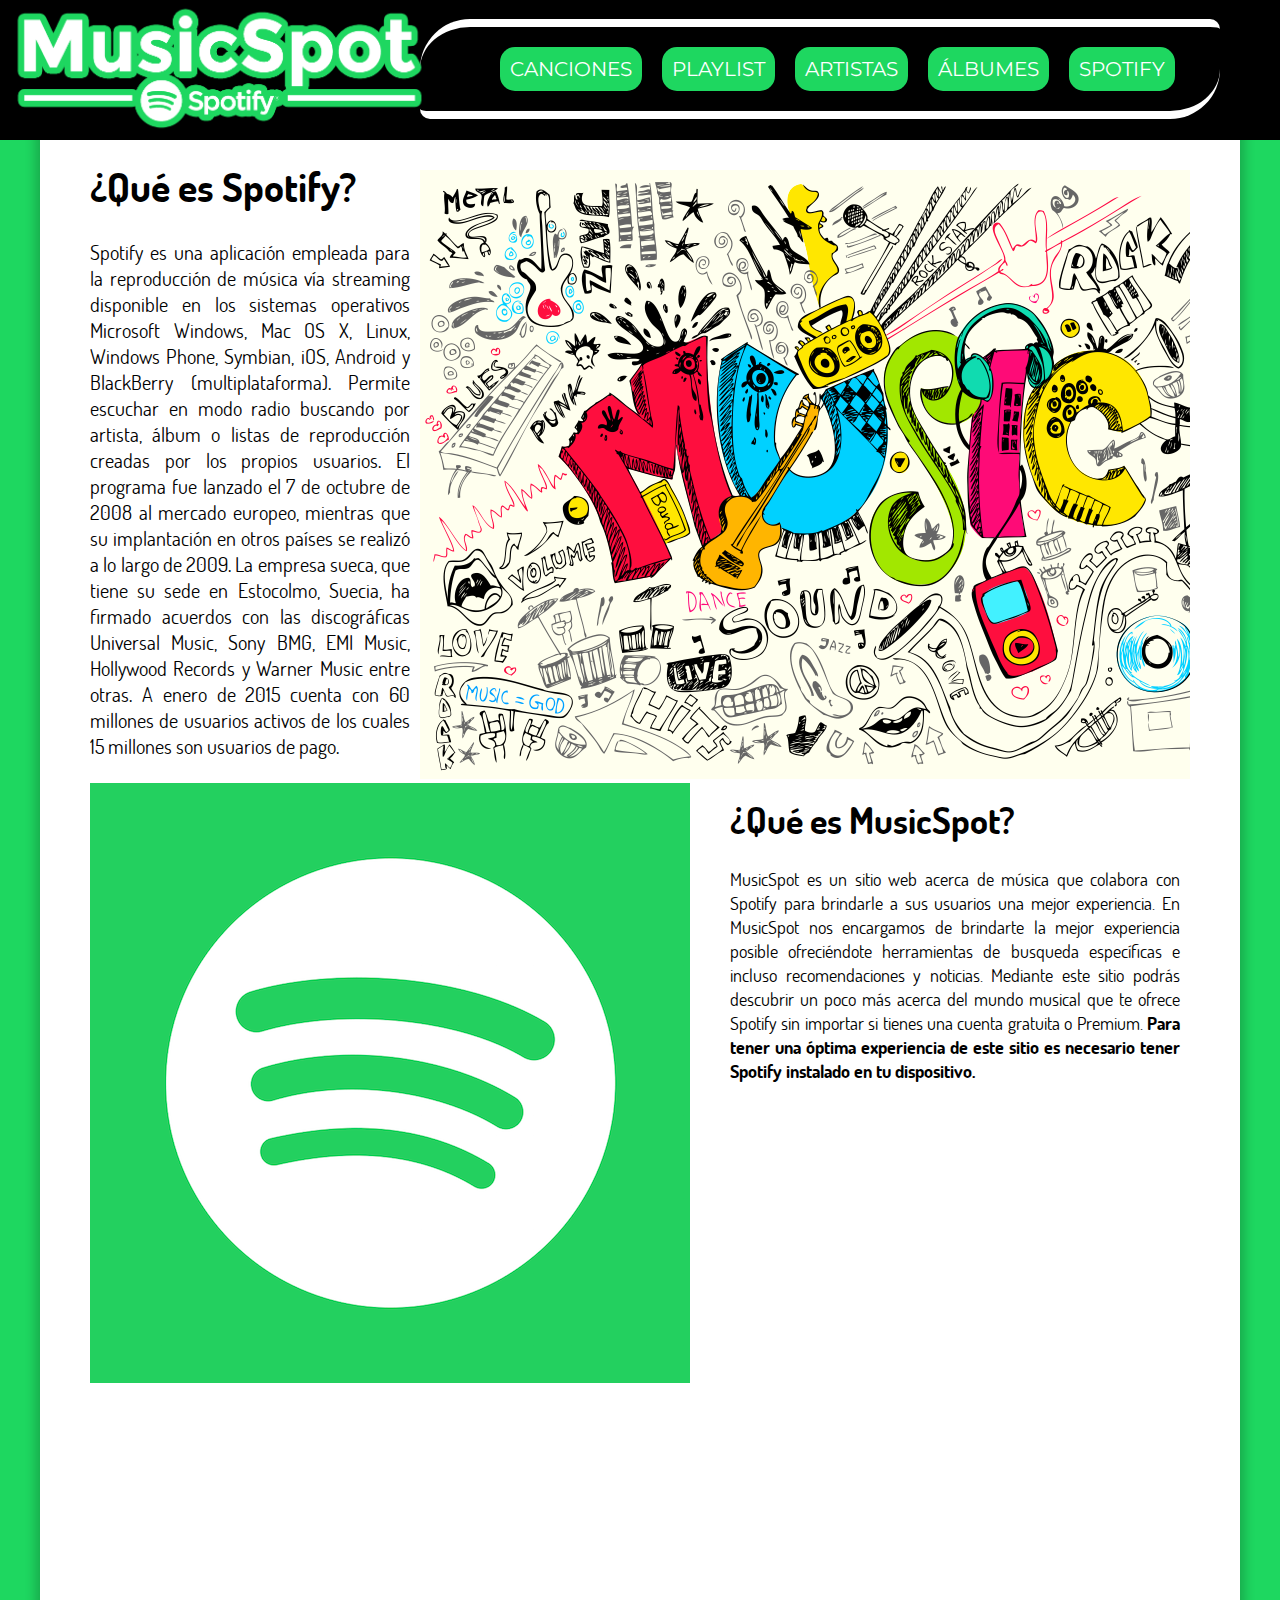
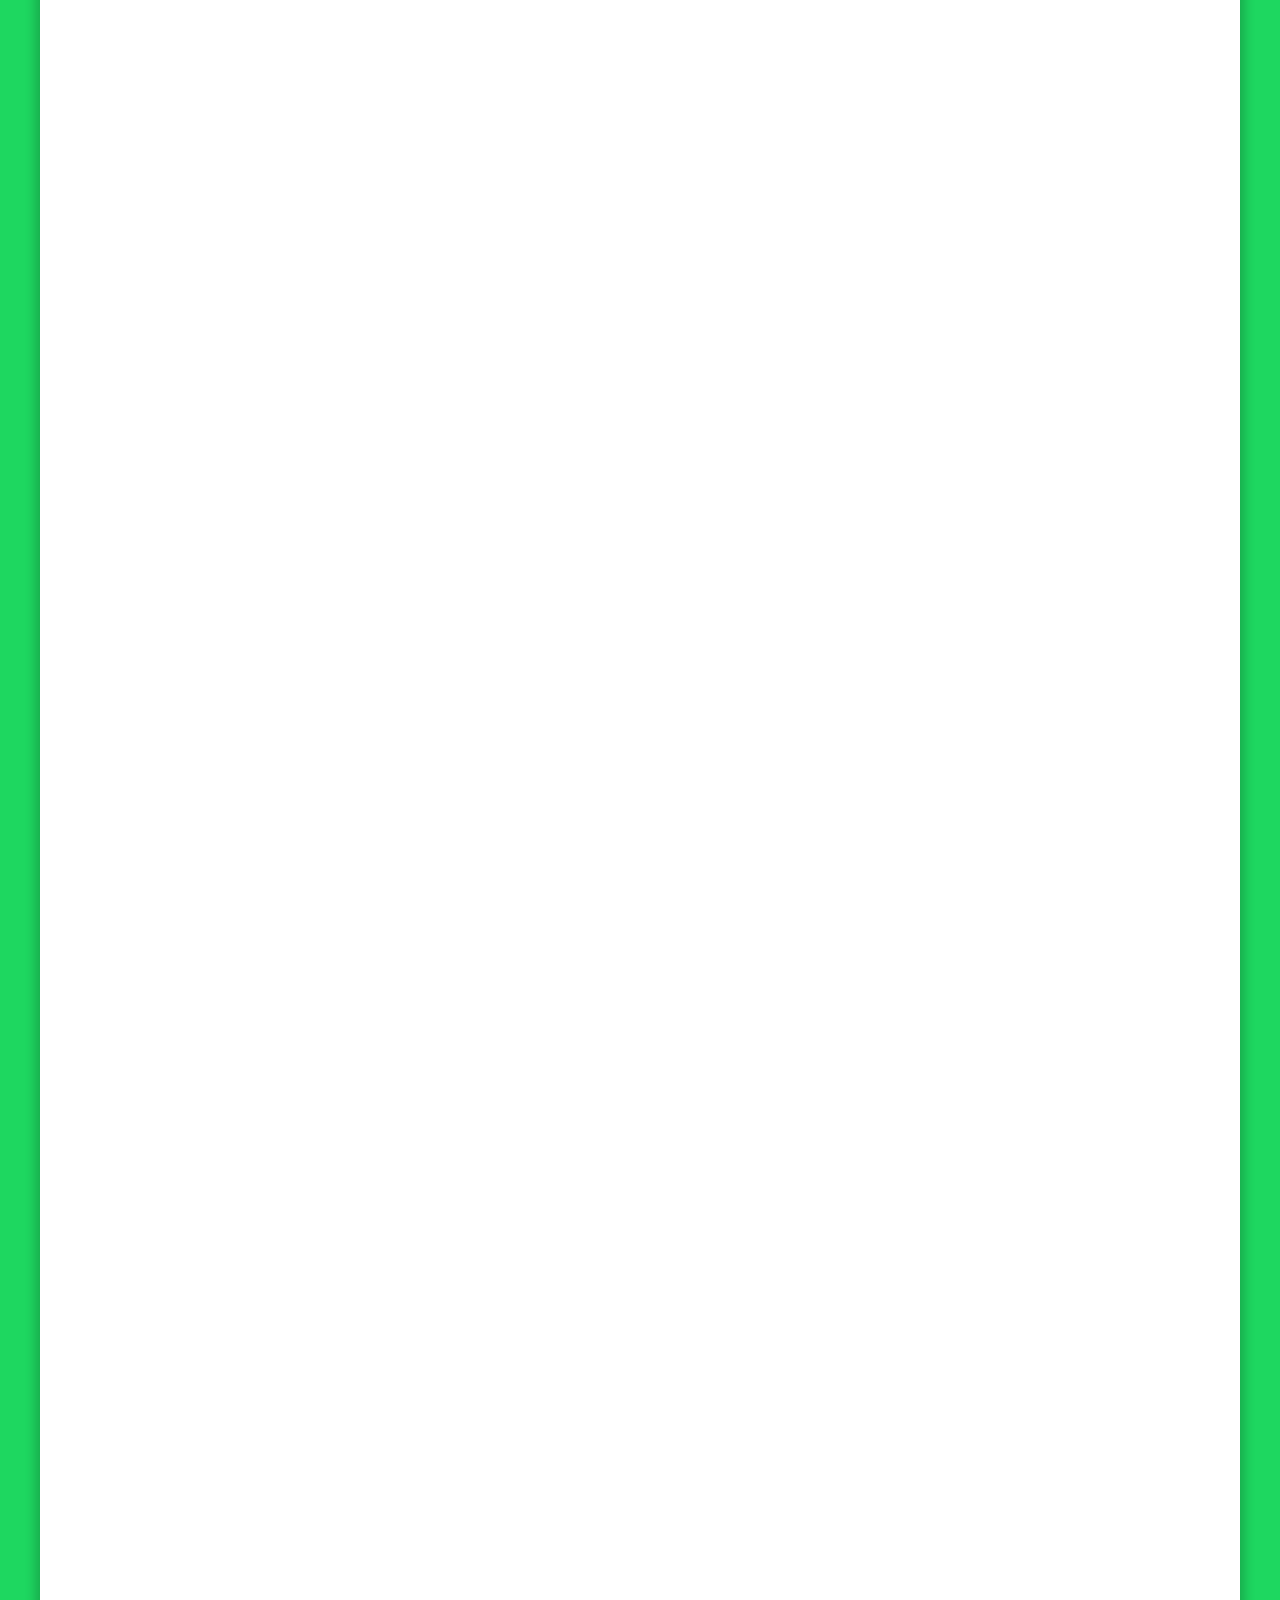
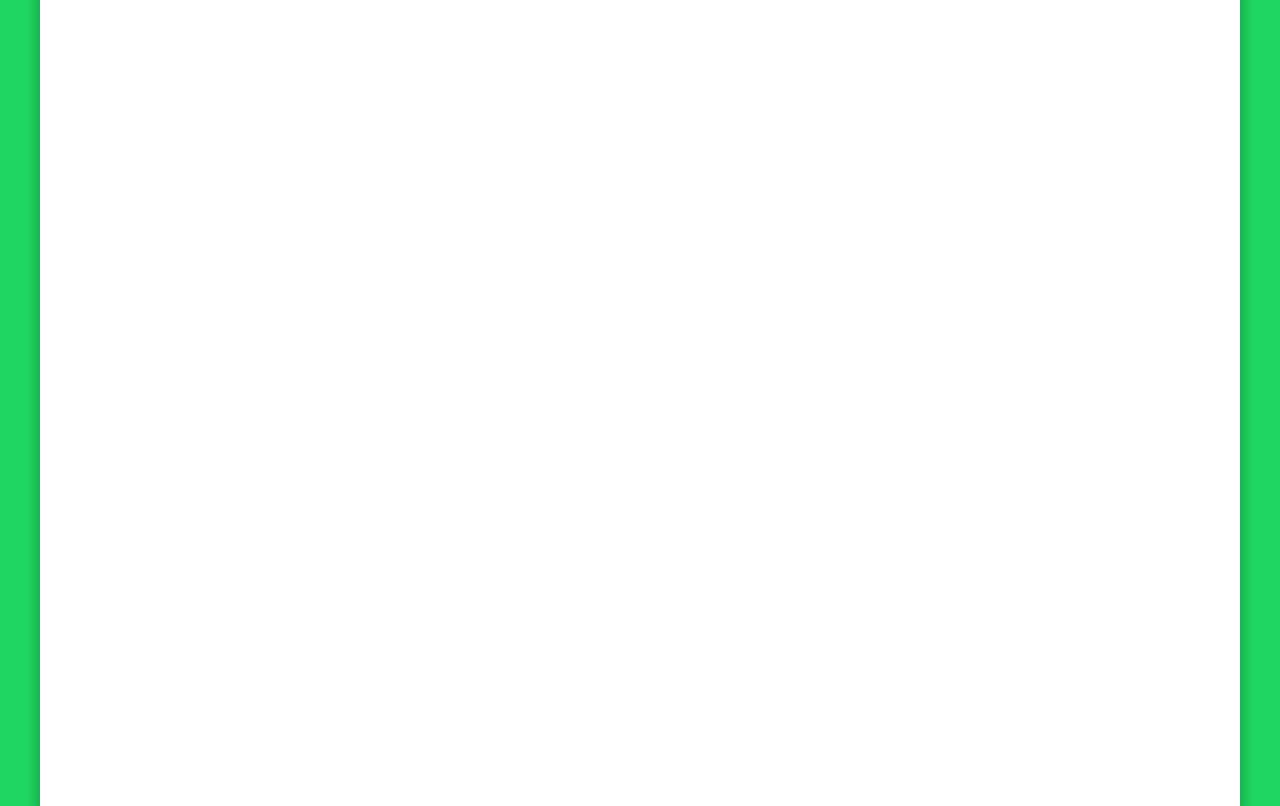
==== commit db9978fb: "Actualizacion Final" ====
--- a/index.html
+++ b/index.html
@@ -5,7 +5,7 @@
   <title>MusicSpot</title>
   <link rel="stylesheet" href="css/dosis.css" />
   <link rel="stylesheet" href="css/style.css" />
-  <link rel="stylesheet" href="css/animate.css">
+  <link rel="stylesheet" href="css/animate.css" />
   <link rel="shortcut icon" type="image/ico" href="IMG/IconoSpoty.ico" />
   <link href='http://fonts.googleapis.com/css?family=Montserrat:700,400' rel='stylesheet' type='text/css'>
 </head>
@@ -48,25 +48,23 @@
         </p>
       </div>
       <img class="wow fadeInRightBig" id="img2" src="IMG/SpotifyOnAndroid.jpg"/>
-      <div class="wow fadeInLeftBig" id="div3">
-        <hr />
-      </div>
       <img class="wow fadeInRightBig" id="img4" src="IMG/devices.png"/>
-      <h1>Noticias</h1>
       <div class="wow fadeInLeftBig" id="div4">
-        <h3>Escucha Froot de Marina And The Diamonds</h3>
+        <h1 id="tituloN">Noticias</h1>
         <p>
+          <h3>Escucha Froot de Marina And The Diamonds</h3>
           Con tan solo ser su tercer álbum estudio Marina Diamandis, mejor conocida como <i>Marina And The Diamonds</i> ha sido
           objeto de excelentes críticas por su reciente material discográfico. En Froot puedes experimentar una mezcla de
-          sonidos indie/pop.Si nunca has escuchado a Marina debes de hacerlo. <br />El álbum ya se encuentra disponible en Spotify. Puedes escucharlo enseguida:
+          sonidos indie/pop. Si nunca has escuchado a Marina debes de hacerlo. <br/>
+          El álbum ya se encuentra disponible en Spotify y Puedes escucharlo aqui a un Lado.
         </p>
-        <iframe src="https://embed.spotify.com/?uri=spotify%3Aalbum%3A1u2ACTYzVNK3vSLG0Ah4H3" width="300" height="300" frameborder="0" allowtransparency="true"></iframe>
+        <iframe id="ListMarina" src="https://embed.spotify.com/?uri=spotify%3Aalbum%3A1u2ACTYzVNK3vSLG0Ah4H3" width="400" height="300" frameborder="0" allowtransparency="true"></iframe>
       </div>
       <img class="wow fadeInRightBig" id="img5" src="IMG/marina.jpg"/>
-      <hr />
+
       <img class="wow fadeInLeftBig"id="img6" src="IMG/breathe.jpeg"/>
       <div class="wow fadeInRightBig" id="div5">
-        <h3>Hilary Duff vuelve con nuevo álbum</h3>
+        <h3>Hilary Duff Vuelve con Nuevo Álbum</h3>
         <p>
           Después de 8 años de ausencia en el mundo de la música, la cantante norteamericana Hilary Duff está de vuelta.
           A inicios del 2015 habíamos tenido la oportunidad de escuchar las canciones <i>Chasing The Sun</i> y <i>All About You</i>,
@@ -74,11 +72,11 @@
           El álbum será llamado <b>Breath In Breathe Out</b> y será lanzado el próximo 16 de junio a través de Spotify. Cabe señalar que
           el disco se ha estado grabando desde el 2013 así que las expectativas son altas. Nuestras expectativas aumentaron al escuchar
           el primer sencillo del álbum y es que debemos admitirlo, es muy pegadizo.<br /><br />
-          Puedes escuchar el primer sencillo <i>'Sparks'</i> enseguida:
+          Puedes escuchar el primer sencillo <i>'Sparks'</i> a Continuacion:
         </p>
-        <iframe src="https://embed.spotify.com/?uri=spotify%3Aalbum%3A76OnD9yTCqNUtGCpcMRH4v" width="200" height="80" frameborder="0" allowtransparency="true"></iframe>
+        <iframe id="ListHillary" src="https://embed.spotify.com/?uri=spotify%3Aalbum%3A76OnD9yTCqNUtGCpcMRH4v" width="200" height="80" frameborder="0" allowtransparency="true"></iframe>
       </div>
-      <hr />
+
       <img class="wow flipInY" id="img7" src="IMG/tituloP2.png"/>
 
       <article class="ajuste" id="main">
--- a/css/style.css
+++ b/css/style.css
@@ -100,12 +100,12 @@
 
 #div1 {
   float: left;
-  width: 300px;
-  height: 80px;
-  text-align: justify;
-  font-family: 'Dosis';
-  font-size: 20px;
-  margin-top: -620px;
+  width: 320px;
+  height: 80px;
+  text-align: justify;
+  font-family: 'Dosis';
+  font-size: 20px;
+  margin-top: -650px;
 }
 
 #div2 {
@@ -114,21 +114,25 @@
   height: 80px;
   text-align: justify;
   font-family: 'Dosis';
-  font-size: 17px;
-  margin-top: 5px;
-  margin-right: 20px;
+  font-size: 18px;
+  margin-top: -10px;
+  margin-right: 10px;
 }
 
 #img2 {
   float: right;
-  width:496px;
-  height:286px;
-  margin-left: 300px;
-  margin-top: -290px;
+  height: 280px;
+  margin-top: -285px;
+  margin-right: -10px;
+}
+
+#img3 {
+  height: 600px;
 }
 
 #img4 {
   height: 700px;
+  margin-top: 20px;
 }
 
 #div3 {
@@ -139,38 +143,61 @@
 }
 
 #img5 {
-  height: 400px;
+  height: 500px;
   margin-left: 700px;
-  margin-top: -500px;
+  margin-top: -480px;
   float:right;
+}
+
+#img6 {
+  margin-top: 50px;
 }
 
 iframe{
   margin-left:180px;
 }
 
+#ListMarina {
+  margin-top: -900px;
+  margin-left: 250px;
+  margin-bottom: 80px;
+}
+
+#ListHillary {
+  margin-right: 400px;
+  margin-top: 30px;
+  margin-left: -20px;
+}
+
 #div4 {
-  width: 650px;
+  width: 300px;
   height: 500px;
   text-align: justify;
   font-family: 'Dosis';
   font-size: 20px;
 }
 
+#tituloN {
+  font-size: 60px;
+  margin-left: 70px;
+  margin-top: 5px;
+  margin-bottom: 5px;
+}
+
 #div5 {
   float: right;
-  width: 450px;
+  width: 400px;
   height: 400px;
   text-align: justify;
   font-family: 'Dosis';
   font-size: 20px;
-  margin-top: 10px;
+  margin-top: 30px;
 }
 
 #img7 {
   height: 400px;
   margin-left: 50px;
-  margin-top: -10px;
+  margin-top: 50px;
 }
 
 footer {
@@ -308,7 +335,7 @@
   margin-top: 40px;
   margin-bottom: 40px;
   font-family: 'Dosis';
-  font-size: 80px;
+  font-size: 20px;
 }
 
 #imgcanc6 {
@@ -381,10 +408,122 @@
   margin-top: 5px;
   margin-bottom: 10px;
   font-family: 'Dosis';
-  font-size: 80px;
+  font-size: 20px;
   margin-left: 30px;
 }
 
 #divplay {
   margin-bottom: 80px;
 }
+
+#imgartist1 {
+  height: 250px;
+  margin-left: 150px;
+  margin-bottom: 50px;
+}
+
+.generalic {
+  height: 250px;
+  margin-left: 10px;
+}
+
+.generalic2 {
+  height: 330px;
+  margin-left: 10px;
+}
+
+.generalic3 {
+  height: 350px;
+  margin-left: 10px;
+}
+
+.block {
+  width: 1200px;
+  margin-bottom: 10px;
+  margin-left: 0px;
+}
+
+#campo {
+  width: 400px;
+  height: 30px;
+  margin-top: 10px;
+  background-color: black;
+  color: white;
+  font-family: 'Dosis';
+  font-size: 25px;
+}
+
+#buscarartista {
+  float: left;
+  width: 300px;
+  height: 80px;
+  background-color: black;
+  color: white;
+  font-family: 'Dosis';
+  font-size: 35px;
+  border-radius: 15px 15px;
+  border: 8px solid rgb(30,215,96);
+  margin-top: -58px;
+  margin-left: 420px;
+}
+
+#nota3 {
+  margin-top: 5px;
+  margin-bottom: 10px;
+  font-family: 'Dosis';
+  font-size: 20px;
+  margin-left: 40px;
+}
+
+#imgalbum1 {
+  height: 250px;
+  margin-left: 150px;
+  margin-bottom: 50px;
+}
+
+.general {
+  height: 250px;
+  margin-left: 10px;
+}
+
+.bloque {
+  width: 1100px;
+  margin-bottom: 10px;
+  margin-left: 15px;
+}
+
+#nota4 {
+  margin-top: 5px;
+  margin-bottom: 10px;
+  font-family: 'Dosis';
+  font-size: 20px;
+  margin-left: 40px;
+}
+
+#album {
+  width: 400px;
+  height: 30px;
+  margin-top: 10px;
+  background-color: black;
+  color: white;
+  font-family: 'Dosis';
+  font-size: 25px;
+}
+
+#buscaralbum {
+  float: left;
+  width: 300px;
+  height: 80px;
+  background-color: black;
+  color: white;
+  font-family: 'Dosis';
+  font-size: 35px;
+  border-radius: 15px 15px;
+  border: 8px solid rgb(30,215,96);
+  margin-top: -58px;
+  margin-left: 420px;
+}
+
+#busq {
+  margin-bottom: 80px;
+}
